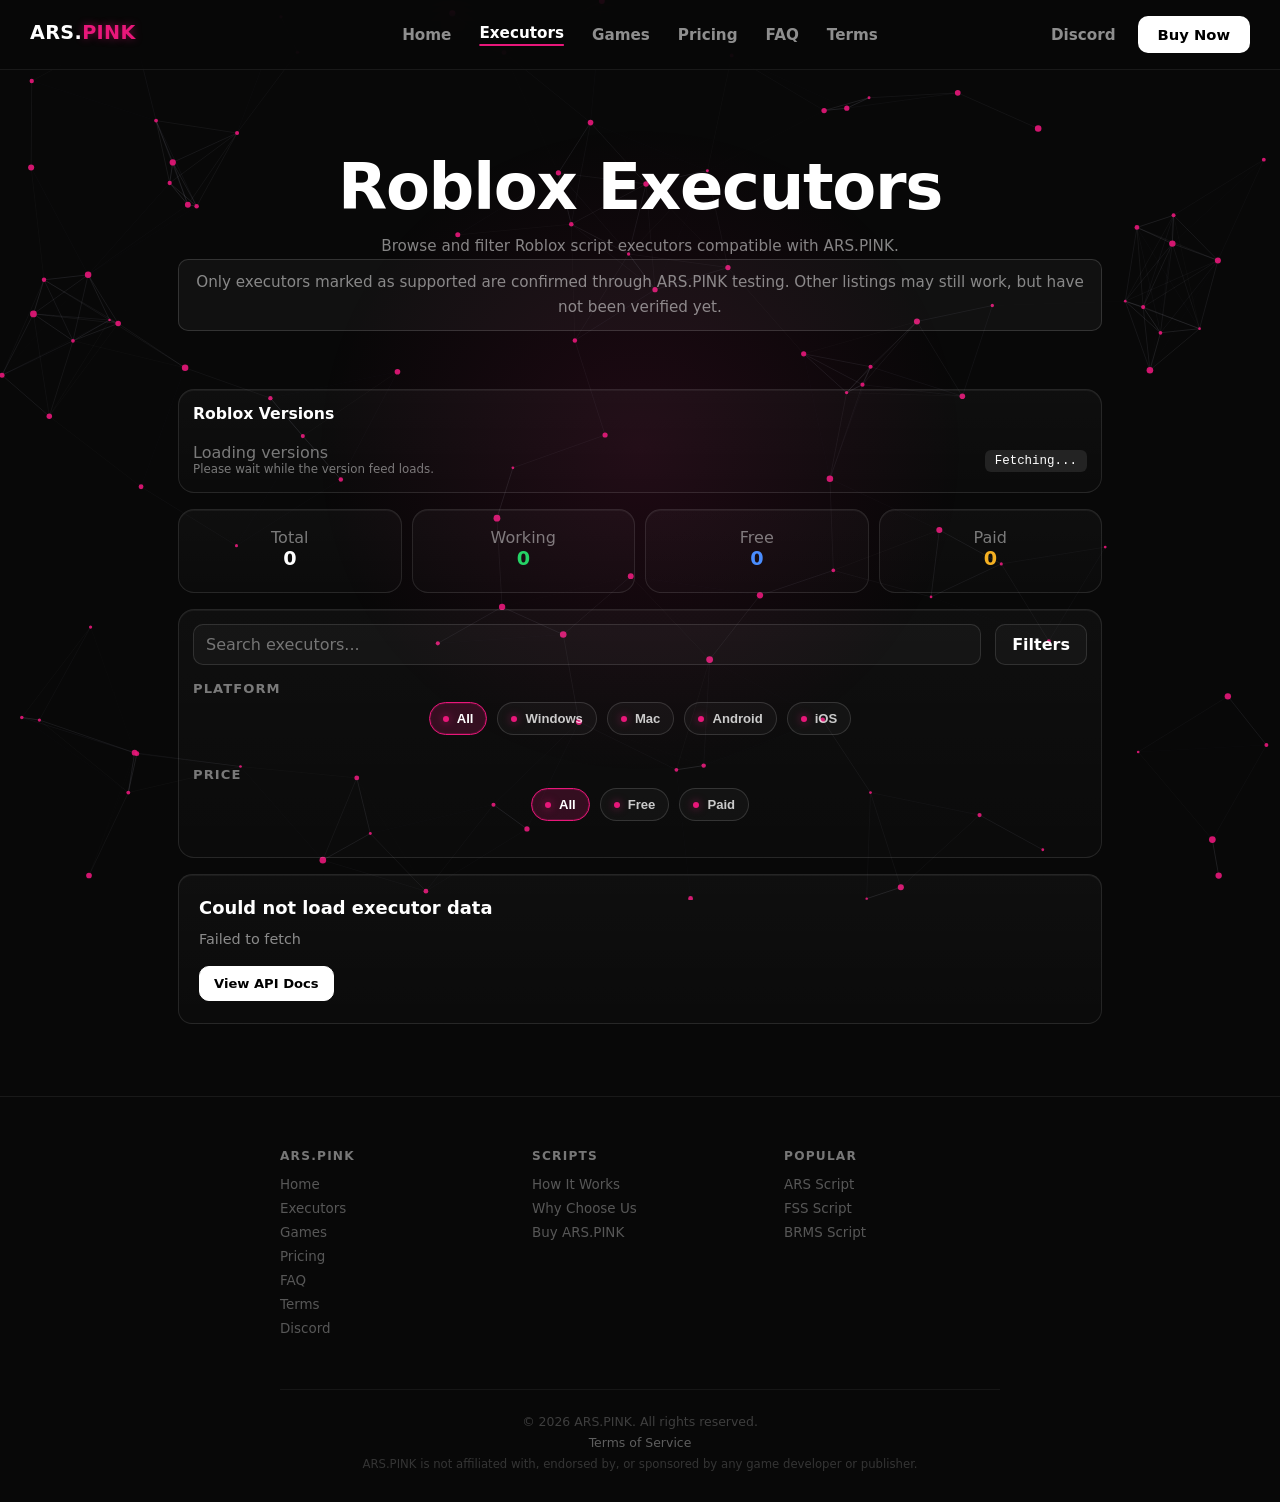
==== executors.html @ 43f6440a "Add files via upload" ====
<!DOCTYPE html>
<html lang="en">
<head>
  <meta charset="UTF-8" />
  <meta name="viewport" content="width=device-width, initial-scale=1.0" />
  <title>ARS.PINK - Executors</title>
  <link rel="stylesheet" href="assets/css/site.css" />
</head>
<body>
<canvas id="pc"></canvas>

<nav>
  <a class="n-logo" href="index.html"><span class="brand-word">ARS.<span class="brand-ping">PINK</span></span></a>

  <div class="n-links">
    <a href="index.html">Home</a>
    <a href="executors.html" class="cur">Executors</a>
    <a href="games.html">Games</a>
    <a href="pricing.html">Pricing</a>
    <a href="faq.html">FAQ</a>
    <a href="tos.html">Terms</a>
  </div>

  <div class="n-right">
    <a class="n-txt" href="https://discord.gg/ANGyh3ftc8" target="_blank">Discord</a>
    <a class="n-buy" href="pricing.html">Buy Now</a>
  </div>
</nav>

<main class="page-wrap exec-shell">
  <section class="policy-hero exec-hero">
    <h1>Roblox Executors</h1>
    <p>Browse and filter Roblox script executors compatible with ARS.PINK.</p>
    <p class="exec-hero-note">Only executors marked as supported are confirmed through ARS.PINK testing. Other listings may still work, but have not been verified yet.</p>
  </section>

  <section class="versions-panel">
    <div class="versions-head">
      <h2>Roblox Versions</h2>
    </div>
    <div class="version-list" id="versionCards">
      <article class="version-item">
        <div>
          <p class="version-label">Loading versions</p>
          <p class="version-date">Please wait while the version feed loads.</p>
        </div>
        <div class="version-tag">Fetching...</div>
      </article>
    </div>
  </section>

  <section class="stat-grid">
    <article class="stat-card">
      <div>
        <p class="stat-label">Total</p>
        <strong id="statTotal">0</strong>
      </div>
    </article>
    <article class="stat-card">
      <div>
        <p class="stat-label">Working</p>
        <strong id="statWorking">0</strong>
      </div>
    </article>
    <article class="stat-card">
      <div>
        <p class="stat-label">Free</p>
        <strong id="statFree">0</strong>
      </div>
    </article>
    <article class="stat-card">
      <div>
        <p class="stat-label">Paid</p>
        <strong id="statPaid">0</strong>
      </div>
    </article>
  </section>

  <section class="exec-toolbar">
    <div class="exec-toolbar-top exec-toolbar-simple">
      <div class="exec-search-wrap">
        <input id="searchExecutors" class="exec-search" type="search" placeholder="Search executors..." />
      </div>
      <button id="toggleFilters" class="exec-filter-toggle" type="button" aria-expanded="false" aria-controls="execFilters">Filters</button>
    </div>

    <div id="execFilters" class="exec-filters-drawer" hidden>
      <div class="exec-filter-group">
        <h3>Platform</h3>
        <div class="policy-nav" id="platformFilters" aria-label="Platform filters">
          <button class="policy-chip is-active" type="button" data-value="All">All</button>
          <button class="policy-chip" type="button" data-value="Windows">Windows</button>
          <button class="policy-chip" type="button" data-value="Mac">Mac</button>
          <button class="policy-chip" type="button" data-value="Android">Android</button>
          <button class="policy-chip" type="button" data-value="iOS">iOS</button>
        </div>
      </div>

      <div class="exec-filter-group">
        <h3>Price</h3>
        <div class="policy-nav" id="priceFilters" aria-label="Price filters">
          <button class="policy-chip is-active" type="button" data-value="All">All</button>
          <button class="policy-chip" type="button" data-value="Free">Free</button>
          <button class="policy-chip" type="button" data-value="Paid">Paid</button>
        </div>
      </div>
    </div>
  </section>

  <section id="executorSections">
    <div class="policy-card">
      <h2>Loading executors</h2>
      <p>Requesting live data from the configured WEAO-compatible API source.</p>
    </div>
  </section>
</main>

<footer>
  <div class="foot-grid">
    <div class="foot-col">
      <h4>ARS.PINK</h4>
      <a href="index.html">Home</a>
      <a href="executors.html">Executors</a>
      <a href="games.html">Games</a>
      <a href="pricing.html">Pricing</a>
      <a href="faq.html">FAQ</a>
      <a href="tos.html">Terms</a>
      <a href="https://discord.gg/ANGyh3ftc8" target="_blank">Discord</a>
    </div>
    <div class="foot-col">
      <h4>Scripts</h4>
      <a href="index.html#how">How It Works</a>
      <a href="index.html#why">Why Choose Us</a>
      <a href="https://ars.pink/ars/buy" target="_blank">Buy ARS.PINK</a>
    </div>
    <div class="foot-col">
      <h4>Popular</h4>
      <a href="index.html">ARS Script</a>
      <a href="index.html">FSS Script</a>
      <a href="index.html">BRMS Script</a>
    </div>
  </div>
  <div class="foot-bottom">
    <span>&copy; 2026 ARS.PINK. All rights reserved.</span>
    <a href="tos.html">Terms of Service</a>
    <p class="foot-disclaimer">ARS.PINK is not affiliated with, endorsed by, or sponsored by any game developer or publisher.</p>
  </div>
</footer>

<script src="assets/js/site.js?v=20260513m1"></script>
<script>
  window.WEAO_API_BASE = "https://whatexpsare.online/api";
</script>
<script src="assets/js/executors.js"></script>
</body>
</html>
---- assets/css/site.css ----
*, *::before, *::after { box-sizing: border-box; margin: 0; padding: 0; }

:root {
  --pink: #e8177a;
  --pink-dim: rgba(232,23,122,0.15);
  --pink-border: rgba(232,23,122,0.35);
  --mx: 50%;
  --my: 50%;
}

html { scroll-behavior: smooth; }

body {
  font-family: "Segoe UI", system-ui, -apple-system, sans-serif;
  background: #080808;
  color: #fff;
  overflow-x: hidden;
}

body::before {
  content: "";
  position: fixed;
  inset: 0;
  pointer-events: none;
  z-index: 0;
  background: radial-gradient(650px circle at var(--mx) var(--my), rgba(232,23,122,0.10) 0%, transparent 50%);
}

#pc {
  position: fixed;
  top: 0;
  left: 0;
  width: 100%;
  height: 100%;
  z-index: 0;
  pointer-events: none;
}

a { color: inherit; text-decoration: none; }
img { display: block; max-width: 100%; }

/* ===== NAV ===== */
nav {
  position: sticky; top: 0; z-index: 999;
  height: 70px;
  display: flex; align-items: center; justify-content: space-between;
  padding: 0 30px;
  background: rgba(8,8,8,0.80);
  backdrop-filter: blur(18px);
  -webkit-backdrop-filter: blur(18px);
  border-bottom: 1px solid rgba(255,255,255,0.07);
}
.n-logo {
  font-size: 1.2rem; font-weight: 800; letter-spacing: 0.01em;
  color: #fff; white-space: nowrap; flex-shrink: 0;
}
.brand-ping {
  display: inline-block;
  color: var(--pink);
  text-shadow: 0 0 8px rgba(232,23,122,0.45);
}
.brand-word {
  display: inline-block;
  transform: translateY(-2px);
  letter-spacing: 0.018em;
}
.n-links {
  display: flex; align-items: center; gap: 0;
  position: absolute; left: 50%; transform: translateX(-50%);
}
.n-links a {
  font-size: 0.95rem; font-weight: 600;
  color: rgba(255,255,255,0.55);
  padding: 8px 14px; border-radius: 8px;
  transition: color 0.15s; white-space: nowrap;
}
.n-links a:hover { color: #fff; }
.n-links a.cur { color: #fff; }
.n-links a.cur::after {
  content: ""; display: block;
  height: 2px; background: var(--pink);
  border-radius: 1px; margin-top: 2px;
}
.n-right { display: flex; align-items: center; gap: 8px; flex-shrink: 0; }
.n-burger {
  display: none;
  width: 36px;
  height: 36px;
  border: 1px solid rgba(255,255,255,0.15);
  border-radius: 9px;
  background: rgba(255,255,255,0.02);
  align-items: center;
  justify-content: center;
  gap: 4px;
  flex-direction: column;
  cursor: pointer;
}
.n-burger span {
  width: 16px;
  height: 2px;
  border-radius: 2px;
  background: rgba(255,255,255,0.9);
  transition: transform 0.18s, opacity 0.18s;
}
body.mobile-nav-open .n-burger span:nth-child(1) { transform: translateY(6px) rotate(45deg); }
body.mobile-nav-open .n-burger span:nth-child(2) { opacity: 0; }
body.mobile-nav-open .n-burger span:nth-child(3) { transform: translateY(-6px) rotate(-45deg); }

.mobile-nav-overlay {
  position: fixed;
  inset: 70px 0 0 0;
  z-index: 998;
  background: rgba(0,0,0,0.55);
  opacity: 0;
  pointer-events: none;
  transition: opacity 0.18s;
}
.mobile-nav-panel {
  position: fixed;
  top: 70px;
  right: 0;
  bottom: 0;
  width: min(320px, 86vw);
  z-index: 999;
  border-left: 1px solid rgba(255,255,255,0.12);
  background: rgba(10,10,10,0.96);
  backdrop-filter: blur(12px);
  -webkit-backdrop-filter: blur(12px);
  transform: translateX(102%);
  transition: transform 0.2s ease;
}
.mobile-nav-inner {
  display: grid;
  gap: 14px;
  padding: 16px;
}
.mobile-nav-links,
.mobile-nav-actions {
  display: grid;
  gap: 6px;
}
.mobile-nav-links a,
.mobile-nav-actions a {
  border: 1px solid rgba(255,255,255,0.1);
  border-radius: 10px;
  padding: 10px 12px;
  font-size: 0.9rem;
  color: rgba(255,255,255,0.9);
  background: rgba(255,255,255,0.02);
}
.mobile-nav-links a.cur {
  border-color: var(--pink-border);
  background: rgba(232,23,122,0.1);
}
.mobile-nav-actions .n-buy {
  background: #fff;
  color: #000;
  font-weight: 800;
  margin-left: 0;
}
body.mobile-nav-open {
  overflow: hidden;
}
body.mobile-nav-open .mobile-nav-overlay {
  opacity: 1;
  pointer-events: auto;
}
body.mobile-nav-open .mobile-nav-panel {
  transform: translateX(0);
}
.n-icon {
  width: 32px; height: 32px; border-radius: 7px;
  border: 1px solid rgba(255,255,255,0.11);
  display: flex; align-items: center; justify-content: center;
  color: rgba(255,255,255,0.5); cursor: pointer;
  transition: border-color 0.15s, color 0.15s;
}
.n-icon:hover { border-color: rgba(255,255,255,0.28); color: #fff; }
.n-icon svg { width: 14px; height: 14px; stroke: currentColor; fill: none; stroke-width: 2; stroke-linecap: round; stroke-linejoin: round; }
.n-txt {
  font-size: 0.95rem; font-weight: 600;
  color: rgba(255,255,255,0.55); padding: 0 10px;
  transition: color 0.15s;
}
.n-txt:hover { color: #fff; }
.n-login {
  display: flex; align-items: center; gap: 5px;
  font-size: 0.875rem; font-weight: 500;
  color: rgba(255,255,255,0.55); padding: 0 8px;
  transition: color 0.15s;
}
.n-login:hover { color: #fff; }
.n-login svg { width: 13px; height: 13px; stroke: currentColor; fill: none; stroke-width: 2; stroke-linecap: round; stroke-linejoin: round; }
.n-buy {
  padding: 10px 20px; background: #fff; color: #000;
  font-size: 0.92rem; font-weight: 800; border-radius: 10px;
  margin-left: 4px; transition: background 0.15s, color 0.15s;
}
.n-buy:hover { background: var(--pink); color: #fff; }

/* ===== HERO ===== */
.hero {
  position: relative; z-index: 1;
  min-height: calc(100vh - 70px);
  display: flex; flex-direction: column;
  align-items: center; justify-content: center;
  text-align: center; padding: 80px 24px 100px;
}
.hero h1 {
  font-size: clamp(2.6rem, 7vw, 5.2rem);
  font-weight: 800; letter-spacing: -0.03em;
  line-height: 1.07; max-width: 820px; margin-bottom: 20px;
}
.hero p {
  color: rgba(255,255,255,0.52);
  font-size: clamp(0.9rem, 1.8vw, 1.1rem);
  max-width: 500px; line-height: 1.7; margin-bottom: 38px;
}
.hero-btns { display: flex; gap: 10px; flex-wrap: wrap; justify-content: center; }
.btn-wh {
  padding: 11px 26px; background: #fff; color: #000;
  font-size: 0.9rem; font-weight: 700; border-radius: 999px;
  transition: background 0.15s, color 0.15s, box-shadow 0.2s;
}
.btn-wh:hover { background: var(--pink); color: #fff; box-shadow: 0 0 22px rgba(232,23,122,0.5); }
.btn-dk {
  padding: 11px 26px; background: transparent; color: rgba(255,255,255,0.8);
  font-size: 0.9rem; font-weight: 600; border-radius: 999px;
  border: 1px solid rgba(255,255,255,0.18);
  transition: border-color 0.15s, color 0.15s;
}
.btn-dk:hover { border-color: rgba(255,255,255,0.45); color: #fff; }

/* ===== SECTION BASE ===== */
.sec {
  position: relative; z-index: 1;
  padding: 96px 28px;
  border-top: 1px solid rgba(255,255,255,0.06);
}
.sec-head { text-align: center; margin-bottom: 52px; }
.sec-head h2 {
  font-size: clamp(1.5rem, 3.5vw, 2.2rem);
  font-weight: 700; letter-spacing: -0.02em;
}
.sec-head p { color: rgba(255,255,255,0.42); margin-top: 9px; font-size: 0.95rem; }

/* ===== WHY CARDS ===== */
.why-row {
  display: grid; grid-template-columns: repeat(4,1fr);
  max-width: 1080px; margin: 0 auto;
  border: 1px solid rgba(255,255,255,0.09);
  border-radius: 14px; overflow: hidden;
}
.why-card {
  padding: 34px 26px;
  border-right: 1px solid rgba(255,255,255,0.09);
  transition: background 0.2s;
}
.why-card:last-child { border-right: none; }
.why-card:hover { background: rgba(255,255,255,0.025); }
.why-ic {
  width: 36px; height: 36px; margin-bottom: 16px;
  color: rgba(255,255,255,0.65);
}
.why-ic svg { width: 100%; height: 100%; stroke: currentColor; fill: none; stroke-width: 1.6; stroke-linecap: round; stroke-linejoin: round; }
.why-card h3 { font-size: 0.95rem; font-weight: 700; margin-bottom: 9px; }
.why-card p { font-size: 0.84rem; color: rgba(255,255,255,0.42); line-height: 1.65; }

/* ===== HOW IT WORKS ===== */
.how-grid {
  display: grid; grid-template-columns: repeat(3,1fr);
  gap: 20px; max-width: 860px; margin: 0 auto 48px;
}
.how-card {
  border: 1px solid rgba(255,255,255,0.09);
  border-radius: 14px; padding: 30px 24px;
  transition: border-color 0.2s, background 0.2s;
}
.how-card:hover { border-color: var(--pink-border); background: var(--pink-dim); }
.how-ic {
  width: 44px; height: 44px; border-radius: 11px;
  background: rgba(232,23,122,0.1);
  border: 1px solid var(--pink-border);
  display: flex; align-items: center; justify-content: center;
  margin-bottom: 18px;
  color: var(--pink);
}
.how-ic svg { width: 20px; height: 20px; stroke: currentColor; fill: none; stroke-width: 1.75; stroke-linecap: round; stroke-linejoin: round; }
.how-card h3 { font-size: 0.95rem; font-weight: 700; margin-bottom: 8px; }
.how-card p { font-size: 0.84rem; color: rgba(255,255,255,0.42); line-height: 1.65; }
.how-cta { text-align: center; }
.how-cta a {
  display: inline-flex; align-items: center; gap: 6px;
  font-size: 0.9rem; font-weight: 600; color: rgba(255,255,255,0.75);
  border-bottom: 1px solid rgba(255,255,255,0.2);
  padding-bottom: 2px;
  transition: color 0.15s, border-color 0.15s;
}
.how-cta a:hover { color: var(--pink); border-color: var(--pink); }
.how-cta a svg { width: 14px; height: 14px; stroke: currentColor; fill: none; stroke-width: 2; stroke-linecap: round; stroke-linejoin: round; }

/* ===== TEAM ===== */
.team-grid {
  display: flex; gap: 20px; justify-content: center;
  flex-wrap: wrap; max-width: 700px; margin: 64px auto 0;
}
.team-card {
  flex: 1; min-width: 240px; max-width: 300px;
  border: 1px solid rgba(255,255,255,0.09);
  border-radius: 16px; padding: 32px 28px;
  display: flex; flex-direction: column; align-items: center;
  gap: 12px; text-align: center;
  transition: border-color 0.2s;
}
.team-card:hover { border-color: var(--pink-border); }
.team-avatar {
  width: 80px; height: 80px; border-radius: 50%;
  background: linear-gradient(135deg, var(--pink) 0%, #7c1aff 100%);
  display: flex; align-items: center; justify-content: center;
  font-size: 1.8rem; font-weight: 800; color: #fff;
  flex-shrink: 0;
}
.team-avatar.has-image {
  background-size: cover;
  background-position: center;
  color: transparent;
}
.team-name { font-size: 1rem; font-weight: 700; }
.team-role { font-size: 0.8rem; color: rgba(255,255,255,0.42); }
.team-links { display: flex; gap: 8px; margin-top: 4px; }
.team-links a {
  width: 30px; height: 30px; border-radius: 7px;
  border: 1px solid rgba(255,255,255,0.12);
  display: flex; align-items: center; justify-content: center;
  color: rgba(255,255,255,0.5);
  transition: border-color 0.15s, color 0.15s;
}
.team-links a:hover { border-color: var(--pink); color: var(--pink); }
.team-links svg { width: 13px; height: 13px; stroke: currentColor; fill: none; stroke-width: 2; stroke-linecap: round; stroke-linejoin: round; }
.team-links .js-team-discord {
  width: auto;
  min-width: 82px;
  height: 32px;
  padding: 0 12px;
  border-radius: 999px;
  font-size: 0.76rem;
  font-weight: 700;
}
.team-link-label {
  letter-spacing: 0.01em;
}

/* ===== POLICY PAGES ===== */
.page-wrap {
  position: relative;
  z-index: 1;
  max-width: 980px;
  margin: 0 auto;
  padding: 56px 28px 72px;
}
.policy-hero {
  text-align: center;
  margin-bottom: 34px;
}
.policy-hero h1 {
  font-size: clamp(2rem, 5vw, 3rem);
  letter-spacing: -0.02em;
  margin-bottom: 10px;
}
.policy-hero p {
  color: rgba(255,255,255,0.5);
  max-width: 720px;
  margin: 0 auto;
  line-height: 1.65;
}
.policy-sections {
  display: grid;
  gap: 16px;
}
.policy-nav {
  display: flex;
  flex-wrap: wrap;
  gap: 10px;
  justify-content: center;
  margin: 0 auto 22px;
  max-width: 860px;
}
.policy-chip {
  display: inline-flex;
  align-items: center;
  gap: 8px;
  border: 1px solid rgba(255,255,255,0.14);
  background: rgba(255,255,255,0.03);
  color: rgba(255,255,255,0.78);
  border-radius: 999px;
  padding: 8px 13px;
  font-size: 0.82rem;
  font-weight: 600;
  transition: border-color 0.2s, color 0.2s, background 0.2s, transform 0.2s;
}
.policy-chip::before {
  content: "";
  width: 6px;
  height: 6px;
  border-radius: 50%;
  background: var(--pink);
  box-shadow: 0 0 8px rgba(232,23,122,0.6);
}
.policy-chip:hover {
  border-color: var(--pink-border);
  color: #fff;
  background: var(--pink-dim);
  transform: translateY(-1px);
}
.policy-chip.is-active {
  border-color: var(--pink);
  background: rgba(232,23,122,0.18);
  color: #fff;
  box-shadow: 0 0 0 1px rgba(232,23,122,0.2) inset;
}
.terms-nav {
  max-width: 920px;
  justify-content: flex-start;
  flex-wrap: nowrap;
  overflow-x: auto;
  gap: 6px;
  padding: 6px;
  border-radius: 14px;
  border: 1px solid rgba(255,255,255,0.1);
  background: linear-gradient(180deg, rgba(255,255,255,0.025) 0%, rgba(255,255,255,0.012) 100%);
  box-shadow: inset 0 1px 0 rgba(255,255,255,0.04);
}
.terms-nav .policy-chip {
  flex: 0 0 auto;
  border-radius: 10px;
  border-color: transparent;
  background: transparent;
  padding: 9px 14px;
  color: rgba(255,255,255,0.72);
}
.terms-nav .policy-chip::before {
  display: none;
}
.terms-nav .policy-chip:hover {
  transform: none;
  border-color: rgba(255,255,255,0.14);
  background: rgba(255,255,255,0.05);
}
.terms-nav .policy-chip.is-active {
  border-color: var(--pink-border);
  background: rgba(232,23,122,0.2);
}
.policy-card {
  border: 1px solid rgba(255,255,255,0.1);
  border-radius: 14px;
  background: linear-gradient(180deg, rgba(255,255,255,0.03) 0%, rgba(255,255,255,0.015) 100%);
  padding: 22px 20px;
  box-shadow: inset 0 1px 0 rgba(255,255,255,0.05);
  transition: border-color 0.2s, background 0.2s;
}
.policy-card:hover {
  border-color: var(--pink-border);
  background: linear-gradient(180deg, rgba(232,23,122,0.08) 0%, rgba(255,255,255,0.015) 100%);
}
.policy-card h2 {
  font-size: 1.12rem;
  margin-bottom: 10px;
}
.policy-card h3 {
  font-size: 0.94rem;
  color: rgba(255,255,255,0.9);
  margin: 16px 0 6px;
}
.policy-card p,
.policy-card li {
  color: rgba(255,255,255,0.52);
  line-height: 1.65;
  font-size: 0.9rem;
}
.policy-actions {
  margin-top: 14px;
  display: flex;
  flex-wrap: wrap;
  gap: 10px;
}
.policy-btn {
  display: inline-flex;
  align-items: center;
  justify-content: center;
  min-width: 130px;
  padding: 9px 14px;
  border-radius: 10px;
  font-size: 0.82rem;
  font-weight: 700;
  border: 1px solid rgba(255,255,255,0.16);
  transition: border-color 0.2s, color 0.2s, background 0.2s;
}
.policy-btn-primary {
  background: #fff;
  color: #000;
  border-color: #fff;
}
.policy-btn-primary:hover {
  background: var(--pink);
  color: #fff;
  border-color: var(--pink);
}
.policy-btn-ghost {
  background: transparent;
  color: rgba(255,255,255,0.72);
}
.policy-btn-ghost:hover {
  border-color: var(--pink-border);
  color: #fff;
  background: var(--pink-dim);
}
.policy-card ul {
  list-style: none;
  display: grid;
  gap: 7px;
}
.policy-card ul li::before {
  content: "- ";
  color: var(--pink);
}
.faq-item + .faq-item {
  margin-top: 16px;
  padding-top: 16px;
  border-top: 1px solid rgba(255,255,255,0.08);
}
.faq-item h3 {
  display: flex;
  align-items: center;
  gap: 8px;
}
.faq-item h3::before {
  content: "";
  width: 7px;
  height: 7px;
  border-radius: 2px;
  background: var(--pink);
  box-shadow: 0 0 10px rgba(232,23,122,0.65);
}
.last-updated {
  margin-top: 16px;
  color: rgba(255,255,255,0.35);
  font-size: 0.82rem;
}

.faq-shell {
  display: grid;
  gap: 16px;
}
.faq-hero {
  margin-bottom: 8px;
}
.faq-hero-note {
  margin-top: 12px;
  padding: 10px 12px;
  max-width: 780px;
  border-radius: 10px;
  border: 1px solid rgba(255,255,255,0.14);
  background: rgba(255,255,255,0.04);
  color: rgba(255,255,255,0.82);
  font-size: 0.84rem;
}
.faq-layout {
  display: grid;
  grid-template-columns: 240px minmax(0, 1fr);
  gap: 14px;
  align-items: start;
}
.faq-toc {
  position: sticky;
  top: 74px;
  display: grid;
  gap: 8px;
  padding: 16px;
}
.faq-toc h2 {
  margin-bottom: 4px;
  font-size: 0.98rem;
}
.faq-toc a {
  border-radius: 9px;
  border: 1px solid rgba(255,255,255,0.1);
  background: rgba(255,255,255,0.02);
  color: rgba(255,255,255,0.72);
  padding: 8px 10px;
  font-size: 0.83rem;
  font-weight: 600;
  transition: border-color 0.2s, color 0.2s, background 0.2s;
}
.faq-toc a:hover {
  border-color: var(--pink-border);
  background: var(--pink-dim);
  color: #fff;
}
.faq-main {
  gap: 12px;
}
.faq-block {
  padding: 16px;
}
.faq-block h2 {
  margin-bottom: 8px;
}
.faq-qa {
  border-top: 1px solid rgba(255,255,255,0.08);
  padding: 11px 0;
}
.faq-qa:first-of-type {
  border-top: none;
  padding-top: 4px;
}
.faq-qa summary {
  cursor: pointer;
  color: rgba(255,255,255,0.94);
  font-size: 0.9rem;
  font-weight: 700;
  list-style: none;
  display: flex;
  align-items: center;
  gap: 9px;
}
.faq-qa summary::-webkit-details-marker {
  display: none;
}
.faq-qa summary::before {
  content: "+";
  width: 16px;
  color: var(--pink);
  font-size: 1rem;
  line-height: 1;
  text-align: center;
  flex-shrink: 0;
}
.faq-qa[open] summary::before {
  content: "-";
}
.faq-qa p {
  margin: 8px 0 0 25px;
}
.faq-support {
  background: linear-gradient(180deg, rgba(232,23,122,0.1) 0%, rgba(255,255,255,0.015) 100%);
}

/* ===== PRICING PAGE ===== */
.pricing-shell {
  display: grid;
  gap: 16px;
}
.pricing-hero {
  margin-bottom: 6px;
}
.pricing-grid {
  display: grid;
  grid-template-columns: repeat(2, minmax(0, 1fr));
  gap: 12px;
}
.pricing-pill-row {
  margin-top: 14px;
  display: flex;
  flex-wrap: wrap;
  justify-content: center;
  gap: 8px;
}
.pricing-pill {
  display: inline-flex;
  align-items: center;
  justify-content: center;
  border-radius: 999px;
  border: 1px solid rgba(255,255,255,0.15);
  background: rgba(255,255,255,0.04);
  color: rgba(255,255,255,0.86);
  padding: 7px 12px;
  font-size: 0.78rem;
  font-weight: 700;
}
.price-card {
  border: 1px solid rgba(255,255,255,0.1);
  border-radius: 16px;
  background: linear-gradient(180deg, rgba(255,255,255,0.03) 0%, rgba(255,255,255,0.015) 100%);
  box-shadow: inset 0 1px 0 rgba(255,255,255,0.05);
  padding: 18px;
  display: grid;
  gap: 12px;
  position: relative;
  overflow: hidden;
}
.price-card::after {
  content: "";
  position: absolute;
  inset: auto -40% -65% -40%;
  height: 140px;
  background: radial-gradient(60% 70% at 50% 0%, rgba(232,23,122,0.18), transparent 70%);
  pointer-events: none;
}
.price-card:hover {
  border-color: var(--pink-border);
}
.price-card.is-featured {
  border-color: rgba(232,23,122,0.46);
  box-shadow: inset 0 1px 0 rgba(255,255,255,0.07), 0 0 0 1px rgba(232,23,122,0.22);
}
.price-card-top {
  display: flex;
  align-items: flex-start;
  justify-content: space-between;
  gap: 10px;
}
.price-title {
  font-size: 1rem;
  font-weight: 700;
}
.price-sub {
  font-size: 0.8rem;
  color: rgba(255,255,255,0.45);
  margin-top: 4px;
}
.price-badge {
  border: 1px solid var(--pink-border);
  background: var(--pink-dim);
  color: #fff;
  border-radius: 999px;
  padding: 4px 9px;
  font-size: 0.68rem;
  font-weight: 700;
  white-space: nowrap;
}
.price-amount {
  display: flex;
  align-items: baseline;
  gap: 6px;
}
.price-amount strong {
  font-size: clamp(1.7rem, 3.1vw, 2.4rem);
  line-height: 1;
  letter-spacing: -0.02em;
}
.price-amount span {
  color: rgba(255,255,255,0.5);
  font-size: 0.86rem;
}
.price-list {
  list-style: none;
  display: grid;
  gap: 7px;
}
.price-list li {
  position: relative;
  padding-left: 14px;
  color: rgba(255,255,255,0.72);
  font-size: 0.84rem;
  line-height: 1.5;
}
.price-list li::before {
  content: "";
  position: absolute;
  left: 0;
  top: 0.53em;
  width: 6px;
  height: 6px;
  border-radius: 999px;
  background: var(--pink);
  box-shadow: 0 0 8px rgba(232,23,122,0.55);
}
.price-actions {
  display: grid;
  gap: 8px;
  margin-top: 4px;
}
.price-meta {
  margin-top: 4px;
  font-size: 0.75rem;
  color: rgba(255,255,255,0.45);
}
.pricing-faq {
  margin-top: 2px;
}
.pricing-note {
  border: 1px solid rgba(255,255,255,0.1);
  border-radius: 14px;
  background: linear-gradient(180deg, rgba(255,255,255,0.03) 0%, rgba(255,255,255,0.015) 100%);
  padding: 14px 16px;
  color: rgba(255,255,255,0.66);
  font-size: 0.85rem;
  line-height: 1.6;
}
.pricing-footnote {
  margin-top: -6px;
  text-align: center;
  color: rgba(255,255,255,0.42);
  font-size: 0.74rem;
  line-height: 1.5;
}

/* ===== GAMES PAGE ===== */
.games-shell {
  display: grid;
  gap: 14px;
}
.games-top {
  text-align: center;
  margin-bottom: 2px;
}
.games-chip {
  display: inline-flex;
  align-items: center;
  border: 1px solid rgba(255,255,255,0.14);
  background: rgba(255,255,255,0.05);
  color: rgba(255,255,255,0.9);
  border-radius: 999px;
  padding: 4px 10px;
  font-size: 0.7rem;
  font-weight: 700;
  letter-spacing: 0.04em;
  text-transform: uppercase;
}
.games-top h1 {
  margin-top: 10px;
  margin-bottom: 7px;
}
.games-sub {
  max-width: 720px;
  margin: 0 auto;
  color: rgba(255,255,255,0.56);
  font-size: 0.84rem;
}
.games-search-wrap {
  max-width: 540px;
  margin: 14px auto 0;
}
.games-search {
  width: 100%;
  height: 40px;
  border: 1px solid rgba(255,255,255,0.14);
  border-radius: 10px;
  background: rgba(0,0,0,0.33);
  color: #fff;
  padding: 0 12px;
  font-size: 0.82rem;
}
.games-search::placeholder {
  color: rgba(255,255,255,0.34);
}
.games-search:focus {
  outline: none;
  border-color: var(--pink-border);
  box-shadow: 0 0 0 1px rgba(232,23,122,0.35);
}
.games-stats {
  margin: 10px auto 0;
  max-width: 540px;
  display: grid;
  grid-template-columns: repeat(2, minmax(0, 1fr));
  gap: 8px;
}
.games-stat-card {
  border: 1px solid rgba(255,255,255,0.1);
  border-radius: 12px;
  background: rgba(255,255,255,0.03);
  padding: 11px;
}
.games-stat-card strong {
  display: block;
  font-size: 1.12rem;
}
.games-stat-card span {
  color: rgba(255,255,255,0.5);
  font-size: 0.73rem;
}
.games-toolbar {
  border: 1px solid rgba(255,255,255,0.09);
  border-radius: 12px;
  background: rgba(255,255,255,0.02);
  padding: 9px 12px;
  display: flex;
  align-items: center;
  justify-content: space-between;
  gap: 10px;
  font-size: 0.74rem;
  color: rgba(255,255,255,0.62);
}
.games-toolbar-right {
  display: flex;
  align-items: center;
  gap: 6px;
}
.games-toolbar-link {
  display: inline-flex;
  align-items: center;
  justify-content: center;
  border: 1px solid rgba(255,255,255,0.12);
  border-radius: 8px;
  background: rgba(255,255,255,0.03);
  color: rgba(255,255,255,0.84);
  font-size: 0.72rem;
  padding: 6px 9px;
}
.games-toolbar-link:hover {
  border-color: rgba(255,255,255,0.24);
}
.games-grid-wrap h2 {
  margin: 2px 0 10px;
  font-size: 1.05rem;
}
.games-grid {
  display: grid;
  grid-template-columns: repeat(3, minmax(0, 1fr));
  gap: 10px;
}
.game-card {
  border: 1px solid rgba(255,255,255,0.12);
  border-radius: 12px;
  overflow: hidden;
  background: rgba(255,255,255,0.02);
}
.game-card-media {
  position: relative;
  aspect-ratio: 16 / 9;
  background: linear-gradient(135deg, rgba(25,35,65,0.8) 0%, rgba(45,20,40,0.8) 100%);
}
.game-card-image {
  width: 100%;
  height: 100%;
  object-fit: cover;
  display: block;
}
.game-card-fallback {
  position: absolute;
  inset: 0;
  display: none;
  align-items: center;
  justify-content: center;
  font-size: 2.1rem;
  font-weight: 800;
  color: rgba(255,255,255,0.86);
  background: linear-gradient(140deg, rgba(28,25,51,0.88) 0%, rgba(49,18,36,0.88) 100%);
}
.game-card.has-error .game-card-image {
  display: none;
}
.game-card.has-error .game-card-fallback {
  display: flex;
}
.game-card-body {
  padding: 10px;
}
.game-card-body h3 {
  font-size: 0.9rem;
  margin-bottom: 8px;
}
.game-card-actions {
  display: block;
}
.game-card-btn {
  display: inline-flex;
  align-items: center;
  justify-content: center;
  border: 1px solid rgba(255,255,255,0.16);
  border-radius: 9px;
  min-height: 30px;
  color: rgba(255,255,255,0.9);
  width: 100%;
  font-size: 0.72rem;
  font-weight: 700;
  background: rgba(255,255,255,0.03);
  transition: border-color 0.15s, background 0.15s;
}
.game-card-btn:hover {
  border-color: rgba(255,255,255,0.32);
  background: rgba(255,255,255,0.08);
}
.game-card-btn.is-disabled {
  pointer-events: none;
  opacity: 0.42;
}
body.games-compact .games-grid {
  gap: 8px;
}
body.games-compact .game-card-body {
  padding: 8px;
}
body.games-compact .game-card-body h3 {
  font-size: 0.82rem;
  margin-bottom: 6px;
}

/* ===== EXECUTORS PAGE ===== */
.exec-shell {
  display: grid;
  gap: 16px;
}
.versions-panel,
.stat-grid {
  display: grid;
  gap: 10px;
}
.stat-grid {
  grid-template-columns: repeat(4, minmax(0, 1fr));
}
.exec-hero {
  padding-top: 24px;
  padding-bottom: 8px;
}
.exec-hero h1 {
  font-size: clamp(2.8rem, 6vw, 4rem);
  margin-bottom: 10px;
}
.exec-hero p {
  max-width: none;
  font-size: 0.95rem;
}
.exec-hero-note {
  margin: 10px auto 0;
  max-width: 760px;
  padding: 10px 12px;
  border-radius: 10px;
  border: 1px solid rgba(255,255,255,0.14);
  background: rgba(255,255,255,0.04);
  color: rgba(255,255,255,0.84);
  font-size: 0.82rem;
  line-height: 1.5;
}
.versions-panel,
.stat-card,
.exec-toolbar,
.exec-group {
  border: 1px solid rgba(255,255,255,0.1);
  border-radius: 16px;
  background: linear-gradient(180deg, rgba(255,255,255,0.03) 0%, rgba(255,255,255,0.015) 100%);
  box-shadow: inset 0 1px 0 rgba(255,255,255,0.05);
}
.versions-panel,
.stat-card {
  padding: 14px;
}
.versions-head {
  margin-bottom: 10px;
}
.versions-head h2 {
  font-size: 0.98rem;
}
.version-list {
  display: grid;
  gap: 10px;
}
.version-item {
  display: flex;
  align-items: center;
  justify-content: space-between;
  gap: 14px;
}
.version-tag {
  padding: 4px 10px;
  border-radius: 6px;
  background: rgba(255,255,255,0.09);
  color: #fff;
  font-size: 0.78rem;
  font-family: Consolas, Monaco, monospace;
}
.version-label,
.stat-label,
.exec-sub,
.version-date,
.exec-detail-label,
.exec-group-head span,
.exec-empty,
.exec-metric span {
  color: rgba(255,255,255,0.45);
}
.stat-card strong {
  font-size: 0.95rem;
  font-weight: 700;
}
.version-date {
  font-size: 0.74rem;
  line-height: 1.35;
}
.stat-card {
  display: flex;
  align-items: center;
  justify-content: center;
  gap: 8px;
  min-height: 84px;
  text-align: center;
}
.stat-card strong {
  display: block;
  font-size: 1.2rem;
  letter-spacing: -0.03em;
  margin-bottom: 4px;
}
.stat-card:nth-child(2) strong {
  color: #25d366;
}
.stat-card:nth-child(3) strong {
  color: #4a8dff;
}
.stat-card:nth-child(4) strong {
  color: #f4b022;
}
.exec-toolbar {
  padding: 14px;
  display: grid;
  gap: 10px;
}
.exec-toolbar-top {
  display: flex;
  align-items: center;
  justify-content: space-between;
  gap: 14px;
  flex-wrap: wrap;
}
.exec-toolbar-simple {
  flex-wrap: nowrap;
}
.exec-toolbar-top h2 {
  font-size: 1rem;
}
.exec-toolbar-top p {
  color: rgba(255,255,255,0.48);
  font-size: 0.84rem;
}
.exec-search-wrap {
  flex: 1;
}
.exec-search {
  width: 100%;
  border-radius: 10px;
  border: 1px solid rgba(255,255,255,0.12);
  background: rgba(255,255,255,0.03);
  color: #fff;
  padding: 10px 12px;
  font: inherit;
  outline: none;
}
.exec-search:focus {
  border-color: var(--pink);
  box-shadow: 0 0 0 3px rgba(232,23,122,0.12);
}
.exec-filter-toggle {
  padding: 10px 16px;
  border-radius: 10px;
  border: 1px solid rgba(255,255,255,0.12);
  background: rgba(255,255,255,0.03);
  color: #fff;
  font: inherit;
  font-weight: 700;
  cursor: pointer;
}
.exec-filters-drawer {
  display: grid;
  gap: 10px;
  padding-top: 6px;
}
.exec-filter-group {
  display: grid;
  gap: 6px;
}
.exec-filter-group h3 {
  font-size: 0.82rem;
  letter-spacing: 0.08em;
  text-transform: uppercase;
  color: rgba(255,255,255,0.45);
}
.exec-group {
  padding: 14px;
}
.exec-group-head {
  display: flex;
  align-items: center;
  justify-content: space-between;
  gap: 12px;
  margin-bottom: 10px;
}
.exec-group-head h2 {
  font-size: 1.02rem;
}
.exec-grid {
  display: grid;
  grid-template-columns: 1fr;
  gap: 10px;
}
.exec-item {
  border: 1px solid rgba(255,255,255,0.08);
  border-radius: 12px;
  background: rgba(0,0,0,0.28);
  overflow: hidden;
  position: relative;
}
.exec-item::before {
  content: "";
  position: absolute;
  left: 0;
  top: 0;
  bottom: 0;
  width: 4px;
  background: #ef5350;
}
.exec-item-success::before {
  background: #25d366;
}
.exec-item-danger::before {
  background: #ef5350;
}
.exec-summary {
  list-style: none;
  cursor: pointer;
  display: flex;
  align-items: center;
  justify-content: space-between;
  gap: 16px;
  padding: 12px 16px;
}
.exec-summary::-webkit-details-marker {
  display: none;
}
.exec-left {
  min-width: 0;
  flex: 1;
}
.exec-title-row {
  display: flex;
  align-items: center;
  gap: 10px;
  min-width: 0;
}
.exec-title-row h3 {
  font-size: 0.94rem;
  margin: 0;
  line-height: 1.2;
  white-space: nowrap;
}
.exec-sub {
  font-size: 0.78rem;
  margin-top: 6px;
}
.exec-badges {
  display: flex;
  flex-wrap: wrap;
  gap: 5px;
  min-width: 0;
}
.exec-badge {
  display: inline-flex;
  align-items: center;
  justify-content: center;
  padding: 3px 7px;
  border-radius: 999px;
  font-size: 0.66rem;
  font-weight: 700;
  border: 1px solid rgba(255,255,255,0.12);
  line-height: 1.2;
}
.exec-badge-success {
  background: rgba(41,181,110,0.16);
  color: #b9ffd8;
  border-color: rgba(41,181,110,0.25);
}
.exec-badge-warn {
  background: rgba(255,195,76,0.12);
  color: #ffe0a3;
  border-color: rgba(255,195,76,0.2);
}
.exec-badge-danger {
  background: rgba(255,85,115,0.12);
  color: #ffc1cc;
  border-color: rgba(255,85,115,0.2);
}
.exec-badge-muted {
  background: rgba(255,255,255,0.05);
  color: rgba(255,255,255,0.72);
}
.exec-right {
  display: flex;
  align-items: center;
  gap: 12px;
  flex-shrink: 0;
}
.exec-status {
  display: inline-flex;
  align-items: center;
  justify-content: center;
  min-width: 98px;
  padding: 6px 12px;
  border-radius: 999px;
  font-size: 0.74rem;
  font-weight: 700;
  line-height: 1;
}
.exec-status-success {
  background: #25d366;
  color: #fff;
  border: 1px solid #25d366;
}
.exec-status-danger {
  background: #ef5350;
  color: #fff;
}
.exec-progress-wrap {
  display: flex;
  align-items: center;
  gap: 8px;
}
.exec-progress-label {
  font-size: 0.76rem;
  color: rgba(255,255,255,0.52);
  white-space: nowrap;
}
.exec-progress-track {
  width: 80px;
  height: 6px;
  border-radius: 999px;
  background: rgba(255,255,255,0.06);
  overflow: hidden;
}
.exec-progress-bar {
  display: block;
  height: 100%;
  border-radius: inherit;
}
.exec-progress-bar-success {
  background: #25d366;
}
.exec-progress-bar-warn {
  background: #f4c430;
}
.exec-progress-bar-danger {
  background: #ef5350;
}
.exec-progress-value {
  font-size: 0.76rem;
  font-weight: 700;
}
.exec-progress-value-success {
  color: #25d366;
}
.exec-progress-value-warn {
  color: #f4c430;
}
.exec-progress-value-danger {
  color: #ef5350;
}
.exec-panel {
  display: grid;
  gap: 8px;
  padding: 0 16px 14px;
  border-top: 1px solid rgba(255,255,255,0.06);
}
.exec-advisory {
  margin-top: 10px;
  border: 1px solid rgba(59,130,246,0.35);
  background: rgba(18,31,53,0.72);
  color: rgba(255,255,255,0.88);
  border-radius: 8px;
  padding: 10px 12px;
  font-size: 0.8rem;
  line-height: 1.4;
}
.exec-facts-grid {
  display: grid;
  grid-template-columns: repeat(2, minmax(0, 1fr));
  gap: 10px 18px;
  padding-top: 4px;
}
.exec-fact {
  display: flex;
  align-items: center;
  gap: 8px;
  min-height: 22px;
}
.exec-fact-label {
  font-size: 0.8rem;
  color: rgba(255,255,255,0.58);
}
.exec-fact-value {
  font-size: 0.86rem;
  color: #fff;
}
.exec-fact-value.is-yes {
  color: #25d366;
}
.exec-actions {
  margin-top: 0;
  gap: 6px;
}
.exec-actions .policy-btn {
  min-width: 0;
  padding: 7px 10px;
  border-radius: 9px;
  font-size: 0.74rem;
}

/* ===== FOOTER ===== */
footer {
  position: relative; z-index: 1;
  border-top: 1px solid rgba(255,255,255,0.07);
  padding: 52px 28px 28px;
}
.foot-grid {
  display: grid; grid-template-columns: repeat(3, 1fr);
  gap: 36px; max-width: 720px; margin: 0 auto 44px;
}
.foot-col h4 {
  font-size: 0.76rem; font-weight: 700;
  letter-spacing: 0.1em; text-transform: uppercase;
  color: rgba(255,255,255,0.45); margin-bottom: 14px;
}
.foot-col a {
  display: block; font-size: 0.84rem;
  color: rgba(255,255,255,0.32); margin-bottom: 9px;
  transition: color 0.15s;
}
.foot-col a:hover { color: #fff; }
.foot-bottom {
  max-width: 720px; margin: 0 auto;
  display: flex; flex-direction: column; align-items: center;
  gap: 6px; text-align: center;
  border-top: 1px solid rgba(255,255,255,0.06);
  padding-top: 24px;
  font-size: 0.78rem; color: rgba(255,255,255,0.22);
}
.foot-bottom a { color: rgba(255,255,255,0.35); transition: color 0.15s; }
.foot-bottom a:hover { color: #fff; }
.foot-disclaimer { font-size: 0.73rem; color: rgba(255,255,255,0.18); max-width: 560px; line-height: 1.5; }

/* ===== RESPONSIVE ===== */
@media(max-width:960px) {
  .why-row { grid-template-columns: 1fr 1fr; }
  .n-links { display: none; }
  .n-right { display: none; }
  .n-burger { display: inline-flex; }
  .foot-grid { grid-template-columns: 1fr 1fr; }
  .faq-layout { grid-template-columns: 1fr; }
  .faq-toc { position: static; }
  .games-grid { grid-template-columns: repeat(2, minmax(0, 1fr)); }
  .pricing-grid { grid-template-columns: 1fr; }
  .stat-grid,
  .exec-facts-grid { grid-template-columns: 1fr 1fr; }
}
@media(max-width:620px) {
  nav { padding: 0 16px; }
  .sec { padding: 68px 16px; }
  .why-row { grid-template-columns: 1fr; }
  .how-grid { grid-template-columns: 1fr; }
  .foot-grid { grid-template-columns: 1fr; }
  .hero { padding: 60px 16px 80px; }
  .page-wrap { padding: 40px 16px 56px; }
  .policy-nav { justify-content: flex-start; }
  .policy-chip { font-size: 0.78rem; }
  .games-toolbar { flex-direction: column; align-items: flex-start; }
  .games-grid { grid-template-columns: 1fr; }
  .pricing-grid { grid-template-columns: 1fr; }
  .stat-grid,
  .exec-facts-grid { grid-template-columns: 1fr; }
  .exec-toolbar-top { flex-direction: column; align-items: flex-start; }
  .exec-toolbar-simple { flex-wrap: wrap; }
  .version-item { flex-direction: column; align-items: flex-start; }
  .exec-summary,
  .exec-right,
  .exec-title-row { flex-direction: column; align-items: flex-start; }
  .exec-progress-wrap { width: 100%; flex-wrap: wrap; }
}
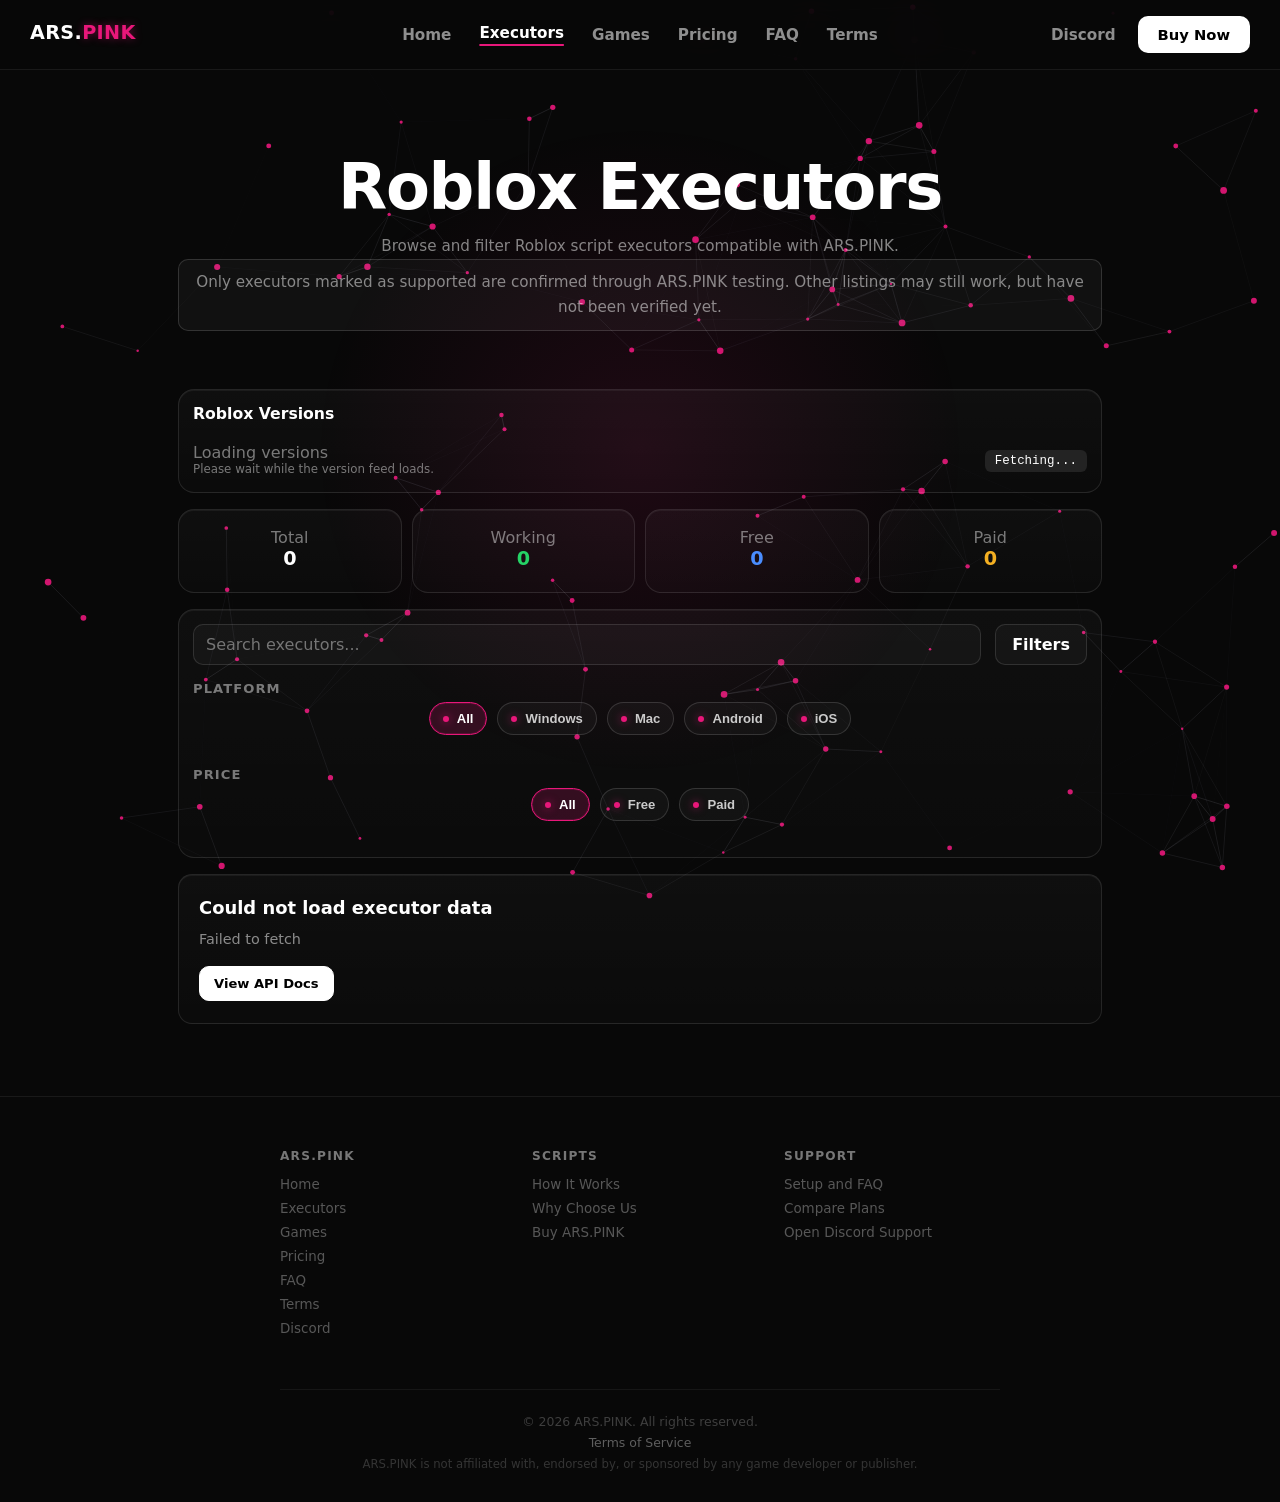
==== commit 55cd524e: "Moderate changes Fixes, improvements and changes" ====
--- a/executors.html
+++ b/executors.html
@@ -134,10 +134,10 @@
       <a href="https://ars.pink/ars/buy" target="_blank">Buy ARS.PINK</a>
     </div>
     <div class="foot-col">
-      <h4>Popular</h4>
-      <a href="index.html">ARS Script</a>
-      <a href="index.html">FSS Script</a>
-      <a href="index.html">BRMS Script</a>
+      <h4>Support</h4>
+      <a href="faq.html">Setup and FAQ</a>
+      <a href="pricing.html">Compare Plans</a>
+      <a href="https://discord.gg/ANGyh3ftc8" target="_blank">Open Discord Support</a>
     </div>
   </div>
   <div class="foot-bottom">
--- a/assets/css/site.css
+++ b/assets/css/site.css
@@ -554,6 +554,19 @@
 .faq-hero {
   margin-bottom: 8px;
 }
+.faq-tabs {
+  display: flex;
+  flex-wrap: wrap;
+  gap: 10px;
+  justify-content: center;
+  max-width: 980px;
+  margin: 0 auto;
+}
+.faq-tab {
+  cursor: pointer;
+  justify-content: center;
+  text-align: center;
+}
 .faq-hero-note {
   margin-top: 12px;
   padding: 10px 12px;
@@ -564,54 +577,35 @@
   color: rgba(255,255,255,0.82);
   font-size: 0.84rem;
 }
-.faq-layout {
-  display: grid;
-  grid-template-columns: 240px minmax(0, 1fr);
-  gap: 14px;
-  align-items: start;
-}
-.faq-toc {
-  position: sticky;
-  top: 74px;
-  display: grid;
-  gap: 8px;
-  padding: 16px;
-}
-.faq-toc h2 {
-  margin-bottom: 4px;
-  font-size: 0.98rem;
-}
-.faq-toc a {
-  border-radius: 9px;
-  border: 1px solid rgba(255,255,255,0.1);
-  background: rgba(255,255,255,0.02);
-  color: rgba(255,255,255,0.72);
-  padding: 8px 10px;
-  font-size: 0.83rem;
-  font-weight: 600;
-  transition: border-color 0.2s, color 0.2s, background 0.2s;
-}
-.faq-toc a:hover {
-  border-color: var(--pink-border);
-  background: var(--pink-dim);
-  color: #fff;
-}
 .faq-main {
+  width: min(100%, 980px);
+  margin: 0 auto;
   gap: 12px;
 }
 .faq-block {
   padding: 16px;
 }
+.faq-block[hidden] {
+  display: none;
+}
 .faq-block h2 {
-  margin-bottom: 8px;
+  margin-bottom: 12px;
 }
 .faq-qa {
-  border-top: 1px solid rgba(255,255,255,0.08);
-  padding: 11px 0;
+  margin-top: 10px;
+  border: 1px solid rgba(255,255,255,0.1);
+  border-radius: 14px;
+  background: rgba(255,255,255,0.025);
+  box-shadow: inset 0 1px 0 rgba(255,255,255,0.04);
+  overflow: hidden;
+  transition: border-color 0.2s, background 0.2s, transform 0.2s;
 }
 .faq-qa:first-of-type {
-  border-top: none;
-  padding-top: 4px;
+  margin-top: 0;
+}
+.faq-qa:hover {
+  border-color: rgba(255,255,255,0.16);
+  background: rgba(255,255,255,0.04);
 }
 .faq-qa summary {
   cursor: pointer;
@@ -622,15 +616,19 @@
   display: flex;
   align-items: center;
   gap: 9px;
+  justify-content: space-between;
+  padding: 15px 16px;
 }
 .faq-qa summary::-webkit-details-marker {
   display: none;
 }
 .faq-qa summary::before {
   content: "+";
-  width: 16px;
+  order: 2;
+  margin-left: auto;
+  width: 18px;
   color: var(--pink);
-  font-size: 1rem;
+  font-size: 1.05rem;
   line-height: 1;
   text-align: center;
   flex-shrink: 0;
@@ -639,7 +637,10 @@
   content: "-";
 }
 .faq-qa p {
-  margin: 8px 0 0 25px;
+  margin: 0;
+  padding: 0 16px 16px;
+  color: rgba(255,255,255,0.62);
+  border-top: 1px solid rgba(255,255,255,0.08);
 }
 .faq-support {
   background: linear-gradient(180deg, rgba(232,23,122,0.1) 0%, rgba(255,255,255,0.015) 100%);
@@ -1433,8 +1434,6 @@
   .n-right { display: none; }
   .n-burger { display: inline-flex; }
   .foot-grid { grid-template-columns: 1fr 1fr; }
-  .faq-layout { grid-template-columns: 1fr; }
-  .faq-toc { position: static; }
   .games-grid { grid-template-columns: repeat(2, minmax(0, 1fr)); }
   .pricing-grid { grid-template-columns: 1fr; }
   .stat-grid,
@@ -1450,6 +1449,8 @@
   .page-wrap { padding: 40px 16px 56px; }
   .policy-nav { justify-content: flex-start; }
   .policy-chip { font-size: 0.78rem; }
+  .faq-tabs { justify-content: flex-start; overflow-x: auto; flex-wrap: nowrap; padding-bottom: 4px; }
+  .faq-tab { flex: 0 0 auto; }
   .games-toolbar { flex-direction: column; align-items: flex-start; }
   .games-grid { grid-template-columns: 1fr; }
   .pricing-grid { grid-template-columns: 1fr; }
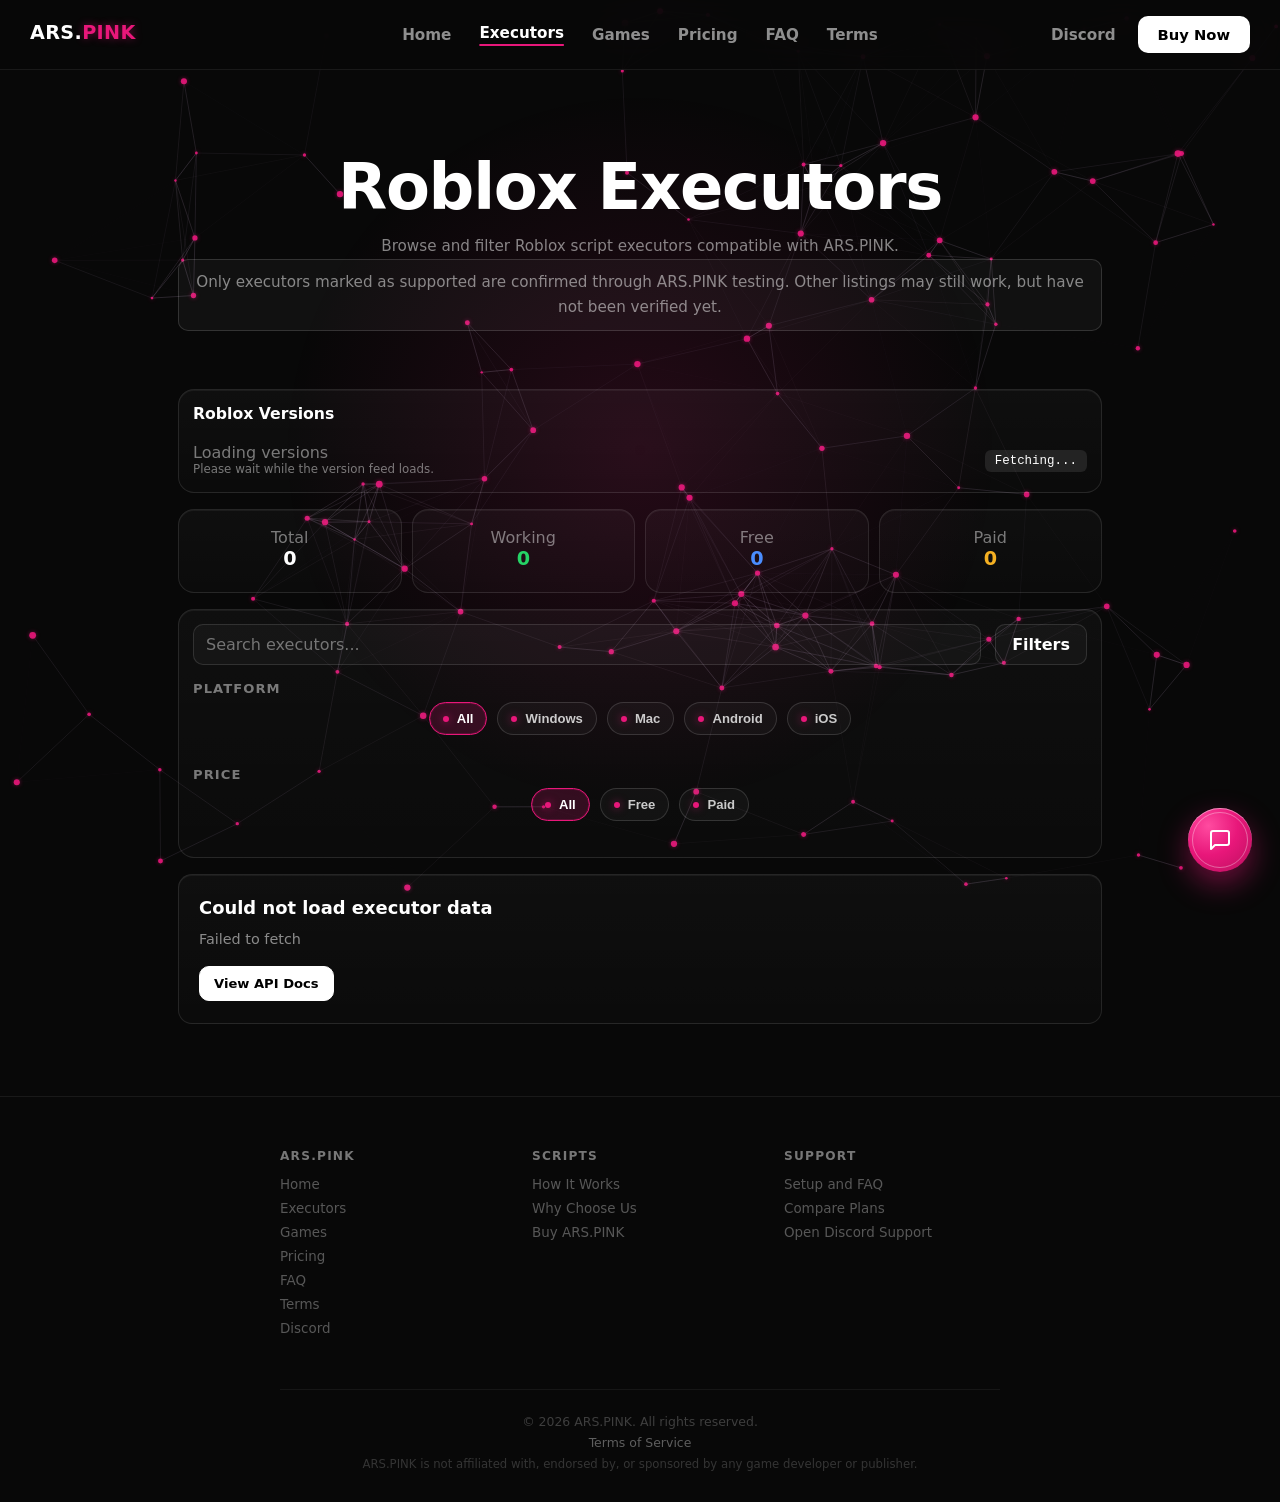
==== commit bb865181: "Add files via upload" ====
--- a/executors.html
+++ b/executors.html
@@ -152,5 +152,6 @@
   window.WEAO_API_BASE = "https://whatexpsare.online/api";
 </script>
 <script src="assets/js/executors.js"></script>
+<script src="assets/js/chatbot.js"></script>
 </body>
 </html>
--- a/assets/css/site.css
+++ b/assets/css/site.css
@@ -23,7 +23,7 @@
   inset: 0;
   pointer-events: none;
   z-index: 0;
-  background: radial-gradient(650px circle at var(--mx) var(--my), rgba(232,23,122,0.10) 0%, transparent 50%);
+  background: radial-gradient(650px circle at var(--mx) var(--my), rgba(232,23,122,0.13) 0%, transparent 55%);
 }
 
 #pc {
@@ -206,17 +206,131 @@
   align-items: center; justify-content: center;
   text-align: center; padding: 80px 24px 100px;
 }
+.hero-eyebrow {
+  display: inline-block;
+  font-size: 0.7rem;
+  font-weight: 700;
+  letter-spacing: 0.12em;
+  text-transform: uppercase;
+  color: var(--pink);
+  border: 1px solid var(--pink-border);
+  background: var(--pink-dim);
+  border-radius: 999px;
+  padding: 5px 14px;
+  margin-bottom: 22px;
+}
 .hero h1 {
   font-size: clamp(2.6rem, 7vw, 5.2rem);
   font-weight: 800; letter-spacing: -0.03em;
-  line-height: 1.07; max-width: 820px; margin-bottom: 20px;
+  line-height: 1.07; max-width: 900px; margin-bottom: 14px;
+}
+.hero-type-wrap {
+  display: inline;
+  white-space: nowrap;
+}
+.hero-type-acronym {
+  color: var(--pink);
+  text-shadow: 0 0 24px rgba(232,23,122,0.45);
+}
+.hero-type-cursor {
+  display: inline-block;
+  color: var(--pink);
+  margin-left: 2px;
+  animation: blink 1s step-end infinite;
+  font-weight: 300;
+}
+@keyframes blink {
+  0%, 100% { opacity: 1; }
+  50% { opacity: 0; }
+}
+.hero-type-fullname {
+  font-size: 0.88rem;
+  font-weight: 600;
+  letter-spacing: 0.03em;
+  color: rgba(255,255,255,0.38);
+  text-transform: uppercase;
+  min-height: 1.4em;
+  margin-bottom: 32px;
+  transition: opacity 0.25s;
 }
 .hero p {
   color: rgba(255,255,255,0.52);
   font-size: clamp(0.9rem, 1.8vw, 1.1rem);
   max-width: 500px; line-height: 1.7; margin-bottom: 38px;
 }
-.hero-btns { display: flex; gap: 10px; flex-wrap: wrap; justify-content: center; }
+.hero-btns { display: flex; gap: 10px; flex-wrap: wrap; justify-content: center; margin-bottom: 48px; }
+
+/* hero game strip */
+.hero-game-strip {
+  position: relative;
+  width: 100%;
+  max-width: 680px;
+  overflow: hidden;
+  margin-top: 4px;
+}
+.hero-game-strip::before,
+.hero-game-strip::after {
+  content: "";
+  position: absolute;
+  top: 0; bottom: 0;
+  width: 60px;
+  z-index: 2;
+  pointer-events: none;
+}
+.hero-game-strip::before {
+  left: 0;
+  background: linear-gradient(to right, #080808 0%, transparent 100%);
+}
+.hero-game-strip::after {
+  right: 0;
+  background: linear-gradient(to left, #080808 0%, transparent 100%);
+}
+.hero-game-track {
+  display: flex;
+  gap: 10px;
+  animation: scrollPills 40s linear infinite;
+  width: max-content;
+}
+.hero-game-track:hover {
+  animation-play-state: paused;
+}
+@keyframes scrollPills {
+  0%   { transform: translateX(0); }
+  100% { transform: translateX(-50%); }
+}
+.hero-game-pill {
+  display: inline-flex;
+  align-items: center;
+  gap: 6px;
+  white-space: nowrap;
+  border: 1px solid rgba(255,255,255,0.12);
+  border-radius: 999px;
+  padding: 7px 16px;
+  font-size: 0.78rem;
+  font-weight: 600;
+  color: rgba(255,255,255,0.65);
+  background: rgba(255,255,255,0.03);
+  transition: border-color 0.2s, color 0.2s, background 0.2s;
+  cursor: pointer;
+}
+.hero-game-pill::before {
+  content: "";
+  display: inline-block;
+  width: 5px; height: 5px;
+  border-radius: 50%;
+  background: var(--pink);
+  box-shadow: 0 0 5px var(--pink);
+  flex-shrink: 0;
+}
+.hero-game-pill:hover,
+.hero-game-pill.is-active {
+  border-color: var(--pink-border);
+  color: #fff;
+  background: var(--pink-dim);
+}
+.hero-game-pill.is-active::before {
+  box-shadow: 0 0 8px var(--pink);
+}
 .btn-wh {
   padding: 11px 26px; background: #fff; color: #000;
   font-size: 0.9rem; font-weight: 700; border-radius: 999px;
@@ -348,6 +462,206 @@
 }
 .team-link-label {
   letter-spacing: 0.01em;
+}
+
+/* ===== HOME SUPPLIERS CTA ===== */
+.home-accounts-cta {
+  margin: 56px auto 0;
+  width: min(100%, 760px);
+  padding: 28px 16px 20px;
+  border-top: 1px solid rgba(255,255,255,0.07);
+  text-align: center;
+}
+.home-accounts-overline {
+  display: block;
+  font-size: 0.8rem;
+  color: rgba(232,23,122,0.78);
+  margin-bottom: 10px;
+}
+.home-accounts-cta h2 {
+  font-size: clamp(1.7rem, 4.2vw, 2.7rem);
+  letter-spacing: -0.02em;
+  line-height: 1.12;
+  margin-bottom: 10px;
+}
+.home-accounts-cta p {
+  color: rgba(255,255,255,0.56);
+  font-size: 0.94rem;
+  margin-bottom: 16px;
+}
+.home-accounts-btn {
+  border: 1px solid rgba(255,255,255,0.17);
+  border-radius: 12px;
+  min-height: 48px;
+  min-width: 250px;
+  padding: 0 18px;
+  font-size: 0.98rem;
+  font-weight: 700;
+  color: #fff;
+  cursor: pointer;
+  display: inline-flex;
+  align-items: center;
+  justify-content: center;
+  gap: 8px;
+  background: linear-gradient(135deg, #ff45a1 0%, #e8177a 58%, #b50f5c 100%);
+  box-shadow: 0 8px 18px rgba(232,23,122,0.32), inset 0 1px 0 rgba(255,255,255,0.35);
+  transition: transform 0.18s ease, box-shadow 0.18s ease;
+}
+.home-accounts-btn:hover {
+  transform: translateY(-1px);
+  box-shadow: 0 12px 22px rgba(232,23,122,0.42), inset 0 1px 0 rgba(255,255,255,0.45);
+}
+.home-accounts-btn svg {
+  width: 15px;
+  height: 15px;
+  fill: currentColor;
+}
+
+.home-suppliers-modal {
+  position: fixed;
+  inset: 0;
+  z-index: 12000;
+  display: grid;
+  place-items: center;
+  padding: 16px;
+}
+.home-suppliers-modal[hidden] {
+  display: none;
+}
+.home-suppliers-backdrop {
+  position: absolute;
+  inset: 0;
+  background: rgba(5,5,8,0.8);
+  backdrop-filter: blur(5px);
+}
+.home-suppliers-panel {
+  position: relative;
+  width: min(100%, 372px);
+  border-radius: 12px;
+  border: 1px solid rgba(255,255,255,0.11);
+  background:
+    radial-gradient(620px circle at -20% -40%, rgba(232,23,122,0.18) 0%, transparent 48%),
+    linear-gradient(180deg, rgba(17,17,23,0.98) 0%, rgba(10,10,15,0.98) 100%);
+  box-shadow: 0 20px 44px rgba(0,0,0,0.66);
+  padding: 12px;
+  animation: suppliersIn 0.22s ease;
+}
+@keyframes suppliersIn {
+  from { opacity: 0; transform: translateY(8px) scale(0.98); }
+  to { opacity: 1; transform: translateY(0) scale(1); }
+}
+.home-suppliers-head {
+  display: flex;
+  align-items: center;
+  justify-content: space-between;
+  gap: 8px;
+  border-bottom: 1px solid rgba(255,255,255,0.08);
+  padding-bottom: 8px;
+  margin-bottom: 10px;
+}
+.home-suppliers-head h3 {
+  font-size: 1.45rem;
+  line-height: 1;
+  letter-spacing: -0.015em;
+}
+.home-suppliers-close {
+  width: 28px;
+  height: 28px;
+  border-radius: 7px;
+  border: 1px solid rgba(255,255,255,0.14);
+  background: rgba(255,255,255,0.05);
+  color: rgba(255,255,255,0.75);
+  font-size: 0.88rem;
+  font-weight: 700;
+  cursor: pointer;
+}
+.home-suppliers-close:hover {
+  color: #fff;
+  background: rgba(255,255,255,0.1);
+}
+.home-suppliers-sub {
+  color: rgba(255,255,255,0.62);
+  font-size: 0.83rem;
+  margin-bottom: 10px;
+}
+.home-suppliers-sub-sm {
+  margin-bottom: 9px;
+  font-size: 0.74rem;
+  text-transform: uppercase;
+  letter-spacing: 0.07em;
+  color: rgba(255,255,255,0.45);
+}
+.home-suppliers-list {
+  display: grid;
+  gap: 7px;
+}
+.home-suppliers-link {
+  position: relative;
+  display: flex;
+  align-items: center;
+  justify-content: center;
+  min-height: 40px;
+  border-radius: 9px;
+  border: 1px solid rgba(255,255,255,0.13);
+  background: rgba(255,255,255,0.045);
+  color: rgba(255,255,255,0.9);
+  font-size: 0.94rem;
+  font-weight: 700;
+  transition: transform 0.16s ease, box-shadow 0.16s ease;
+}
+.home-suppliers-link:hover {
+  transform: translateY(-1px);
+  border-color: var(--pink-border);
+  background: var(--pink-dim);
+  box-shadow: 0 7px 14px rgba(232,23,122,0.22);
+}
+.home-suppliers-link.is-primary {
+  background: linear-gradient(135deg, #ff45a1 0%, #e8177a 64%, #b50f5c 100%);
+  color: #fff;
+  border-color: rgba(232,23,122,0.65);
+}
+.home-suppliers-link.is-primary:hover {
+  box-shadow: 0 7px 15px rgba(232,23,122,0.35);
+}
+.home-suppliers-link.is-sub {
+  background: rgba(255,255,255,0.03);
+  color: rgba(255,255,255,0.88);
+  border-style: dashed;
+  font-size: 0.82rem;
+  font-weight: 700;
+}
+.home-suppliers-link.is-exec {
+  background: rgba(232,23,122,0.12);
+  color: #ffd6ea;
+  border-color: rgba(232,23,122,0.45);
+}
+.home-suppliers-tag {
+  position: absolute;
+  top: -6px;
+  right: 8px;
+  border-radius: 999px;
+  border: 1px solid rgba(0,0,0,0.7);
+  background: #13131a;
+  color: #ffd6ea;
+  font-size: 0.58rem;
+  font-weight: 700;
+  letter-spacing: 0.03em;
+  text-transform: uppercase;
+  padding: 1px 7px;
+}
+.home-suppliers-tag.is-good {
+  color: #fff;
+}
+.home-suppliers-tag.is-safe {
+  color: #ffd6ea;
+}
+.home-suppliers-tag.is-hq {
+  color: #ffbadf;
+}
+.home-suppliers-sep {
+  margin: 12px 0 8px;
+  height: 1px;
+  background: rgba(255,255,255,0.08);
 }
 
 /* ===== POLICY PAGES ===== */
@@ -799,56 +1113,82 @@
 /* ===== GAMES PAGE ===== */
 .games-shell {
   display: grid;
-  gap: 14px;
+  gap: 22px;
 }
 .games-top {
   text-align: center;
-  margin-bottom: 2px;
+  padding: 24px 0 8px;
 }
 .games-chip {
   display: inline-flex;
   align-items: center;
-  border: 1px solid rgba(255,255,255,0.14);
-  background: rgba(255,255,255,0.05);
-  color: rgba(255,255,255,0.9);
+  gap: 5px;
+  border: 1px solid var(--pink-border);
+  background: var(--pink-dim);
+  color: var(--pink);
   border-radius: 999px;
-  padding: 4px 10px;
+  padding: 5px 13px;
   font-size: 0.7rem;
   font-weight: 700;
-  letter-spacing: 0.04em;
+  letter-spacing: 0.06em;
   text-transform: uppercase;
 }
+.games-chip::before {
+  content: "";
+  display: inline-block;
+  width: 6px;
+  height: 6px;
+  border-radius: 50%;
+  background: var(--pink);
+  box-shadow: 0 0 6px var(--pink);
+}
 .games-top h1 {
-  margin-top: 10px;
-  margin-bottom: 7px;
+  margin-top: 14px;
+  margin-bottom: 10px;
+  font-size: clamp(2.2rem, 5vw, 3.4rem);
+  letter-spacing: -0.02em;
 }
 .games-sub {
-  max-width: 720px;
+  max-width: 520px;
   margin: 0 auto;
-  color: rgba(255,255,255,0.56);
-  font-size: 0.84rem;
+  color: rgba(255,255,255,0.5);
+  font-size: 0.88rem;
+  line-height: 1.6;
 }
 .games-search-wrap {
-  max-width: 540px;
-  margin: 14px auto 0;
+  max-width: 480px;
+  margin: 20px auto 0;
+  position: relative;
+}
+.games-search-wrap::before {
+  content: "";
+  position: absolute;
+  left: 13px;
+  top: 50%;
+  transform: translateY(-50%);
+  width: 14px;
+  height: 14px;
+  background: url("data:image/svg+xml,%3Csvg xmlns='http://www.w3.org/2000/svg' viewBox='0 0 24 24' fill='none' stroke='rgba(255,255,255,0.35)' stroke-width='2.5' stroke-linecap='round' stroke-linejoin='round'%3E%3Ccircle cx='11' cy='11' r='8'/%3E%3Cline x1='21' y1='21' x2='16.65' y2='16.65'/%3E%3C/svg%3E") center/contain no-repeat;
+  pointer-events: none;
 }
 .games-search {
   width: 100%;
-  height: 40px;
+  height: 44px;
   border: 1px solid rgba(255,255,255,0.14);
-  border-radius: 10px;
-  background: rgba(0,0,0,0.33);
-  color: #fff;
-  padding: 0 12px;
-  font-size: 0.82rem;
+  border-radius: 12px;
+  background: rgba(255,255,255,0.04);
+  color: #fff;
+  padding: 0 14px 0 36px;
+  font-size: 0.85rem;
+  transition: border-color 0.15s, box-shadow 0.15s;
 }
 .games-search::placeholder {
-  color: rgba(255,255,255,0.34);
+  color: rgba(255,255,255,0.3);
 }
 .games-search:focus {
   outline: none;
   border-color: var(--pink-border);
-  box-shadow: 0 0 0 1px rgba(232,23,122,0.35);
+  box-shadow: 0 0 0 3px rgba(232,23,122,0.12);
 }
 .games-stats {
   margin: 10px auto 0;
@@ -874,14 +1214,14 @@
 .games-toolbar {
   border: 1px solid rgba(255,255,255,0.09);
   border-radius: 12px;
-  background: rgba(255,255,255,0.02);
-  padding: 9px 12px;
+  background: rgba(255,255,255,0.025);
+  padding: 10px 14px;
   display: flex;
   align-items: center;
   justify-content: space-between;
   gap: 10px;
-  font-size: 0.74rem;
-  color: rgba(255,255,255,0.62);
+  font-size: 0.76rem;
+  color: rgba(255,255,255,0.55);
 }
 .games-toolbar-right {
   display: flex;
@@ -892,41 +1232,98 @@
   display: inline-flex;
   align-items: center;
   justify-content: center;
-  border: 1px solid rgba(255,255,255,0.12);
+  border: 1px solid var(--pink-border);
   border-radius: 8px;
-  background: rgba(255,255,255,0.03);
-  color: rgba(255,255,255,0.84);
-  font-size: 0.72rem;
-  padding: 6px 9px;
+  background: var(--pink-dim);
+  color: var(--pink);
+  font-size: 0.73rem;
+  font-weight: 700;
+  padding: 6px 12px;
+  transition: background 0.15s, box-shadow 0.15s;
 }
 .games-toolbar-link:hover {
-  border-color: rgba(255,255,255,0.24);
+  background: rgba(232,23,122,0.22);
+  box-shadow: 0 0 10px rgba(232,23,122,0.2);
 }
 .games-grid-wrap h2 {
-  margin: 2px 0 10px;
-  font-size: 1.05rem;
+  margin: 0 0 14px;
+  font-size: 0.78rem;
+  font-weight: 700;
+  letter-spacing: 0.1em;
+  text-transform: uppercase;
+  color: rgba(255,255,255,0.38);
+  display: flex;
+  align-items: center;
+  gap: 10px;
+}
+.games-grid-wrap h2::before {
+  content: "";
+  display: block;
+  width: 3px;
+  height: 14px;
+  border-radius: 2px;
+  background: var(--pink);
+  box-shadow: 0 0 8px rgba(232,23,122,0.6);
 }
 .games-grid {
   display: grid;
   grid-template-columns: repeat(3, minmax(0, 1fr));
-  gap: 10px;
+  gap: 20px;
+  max-width: 900px;
+  margin: 0 auto;
 }
 .game-card {
-  border: 1px solid rgba(255,255,255,0.12);
-  border-radius: 12px;
+  border: 1px solid rgba(255,255,255,0.1);
+  border-radius: 18px;
   overflow: hidden;
-  background: rgba(255,255,255,0.02);
+  background: rgba(20,20,28,0.85);
+  cursor: pointer;
+  display: flex;
+  flex-direction: column;
+  align-items: center;
+  text-align: center;
+  transition: transform 0.2s ease, border-color 0.2s ease, box-shadow 0.2s ease;
+}
+.game-card:hover {
+  transform: translateY(-5px);
+  border-color: rgba(255,255,255,0.2);
+  box-shadow: 0 12px 40px rgba(0,0,0,0.5);
 }
 .game-card-media {
   position: relative;
-  aspect-ratio: 16 / 9;
-  background: linear-gradient(135deg, rgba(25,35,65,0.8) 0%, rgba(45,20,40,0.8) 100%);
+  width: 100%;
+  aspect-ratio: 4 / 3;
+  background: linear-gradient(135deg, #0e0e1e 0%, #1e0c18 100%);
+  overflow: hidden;
 }
 .game-card-image {
   width: 100%;
   height: 100%;
   object-fit: cover;
   display: block;
+  transition: transform 0.35s ease;
+}
+.game-card:hover .game-card-image {
+  transform: scale(1.05);
+}
+.game-card-img-overlay {
+  position: absolute;
+  inset: 0;
+  background: rgba(0,0,0,0.18);
+  pointer-events: none;
+}
+.game-card-check {
+  position: absolute;
+  inset: 0;
+  display: flex;
+  align-items: center;
+  justify-content: center;
+  pointer-events: none;
+}
+.game-card-check svg {
+  width: 52px;
+  height: 52px;
+  filter: drop-shadow(0 2px 10px rgba(0,0,0,0.5));
 }
 .game-card-fallback {
   position: absolute;
@@ -934,10 +1331,10 @@
   display: none;
   align-items: center;
   justify-content: center;
-  font-size: 2.1rem;
+  font-size: 3rem;
   font-weight: 800;
-  color: rgba(255,255,255,0.86);
-  background: linear-gradient(140deg, rgba(28,25,51,0.88) 0%, rgba(49,18,36,0.88) 100%);
+  color: rgba(255,255,255,0.6);
+  background: linear-gradient(140deg, #0e0e1e 0%, #1e0c18 100%);
 }
 .game-card.has-error .game-card-image {
   display: none;
@@ -946,46 +1343,75 @@
   display: flex;
 }
 .game-card-body {
-  padding: 10px;
+  padding: 16px 18px 20px;
+  display: flex;
+  flex-direction: column;
+  align-items: center;
+  gap: 10px;
+  width: 100%;
 }
 .game-card-body h3 {
-  font-size: 0.9rem;
-  margin-bottom: 8px;
-}
-.game-card-actions {
-  display: block;
-}
-.game-card-btn {
+  font-size: 1rem;
+  font-weight: 800;
+  letter-spacing: -0.01em;
+  color: #fff;
+}
+.game-card-support-wrap {
+  width: 100%;
+  display: flex;
+  flex-direction: column;
+  align-items: center;
+  gap: 6px;
+}
+.game-card-support-label {
+  font-size: 0.72rem;
+  color: rgba(255,255,255,0.4);
+  font-weight: 600;
+}
+.game-card-bar-track {
+  width: 80%;
+  height: 3px;
+  border-radius: 99px;
+  background: rgba(255,255,255,0.08);
+  overflow: hidden;
+}
+.game-card-bar-fill {
+  height: 100%;
+  width: 100%;
+  border-radius: 99px;
+  background: var(--pink);
+  box-shadow: 0 0 6px rgba(232,23,122,0.6);
+}
+.game-card-avail {
   display: inline-flex;
   align-items: center;
-  justify-content: center;
-  border: 1px solid rgba(255,255,255,0.16);
-  border-radius: 9px;
-  min-height: 30px;
-  color: rgba(255,255,255,0.9);
-  width: 100%;
+  gap: 6px;
+  border: 1px solid rgba(34,197,94,0.35);
+  background: rgba(34,197,94,0.1);
+  color: #4ade80;
   font-size: 0.72rem;
   font-weight: 700;
-  background: rgba(255,255,255,0.03);
-  transition: border-color 0.15s, background 0.15s;
-}
-.game-card-btn:hover {
-  border-color: rgba(255,255,255,0.32);
-  background: rgba(255,255,255,0.08);
-}
-.game-card-btn.is-disabled {
-  pointer-events: none;
-  opacity: 0.42;
+  padding: 5px 13px;
+  border-radius: 999px;
+}
+.game-card-avail::before {
+  content: "";
+  display: inline-block;
+  width: 6px;
+  height: 6px;
+  border-radius: 50%;
+  background: #4ade80;
+  box-shadow: 0 0 5px #4ade80;
+  flex-shrink: 0;
+}
+.game-card-btn {
+  display: none;
 }
 body.games-compact .games-grid {
-  gap: 8px;
+  gap: 14px;
 }
 body.games-compact .game-card-body {
-  padding: 8px;
-}
-body.games-compact .game-card-body h3 {
-  font-size: 0.82rem;
-  margin-bottom: 6px;
+  padding: 12px 14px 16px;
 }
 
 /* ===== EXECUTORS PAGE ===== */
@@ -1434,7 +1860,7 @@
   .n-right { display: none; }
   .n-burger { display: inline-flex; }
   .foot-grid { grid-template-columns: 1fr 1fr; }
-  .games-grid { grid-template-columns: repeat(2, minmax(0, 1fr)); }
+  .games-grid { grid-template-columns: repeat(2, minmax(0, 1fr)); max-width: 600px; }
   .pricing-grid { grid-template-columns: 1fr; }
   .stat-grid,
   .exec-facts-grid { grid-template-columns: 1fr 1fr; }
@@ -1446,13 +1872,14 @@
   .how-grid { grid-template-columns: 1fr; }
   .foot-grid { grid-template-columns: 1fr; }
   .hero { padding: 60px 16px 80px; }
+  .hero-game-strip { max-width: 100%; }
   .page-wrap { padding: 40px 16px 56px; }
   .policy-nav { justify-content: flex-start; }
   .policy-chip { font-size: 0.78rem; }
   .faq-tabs { justify-content: flex-start; overflow-x: auto; flex-wrap: nowrap; padding-bottom: 4px; }
   .faq-tab { flex: 0 0 auto; }
   .games-toolbar { flex-direction: column; align-items: flex-start; }
-  .games-grid { grid-template-columns: 1fr; }
+  .games-grid { grid-template-columns: 1fr; max-width: 360px; }
   .pricing-grid { grid-template-columns: 1fr; }
   .stat-grid,
   .exec-facts-grid { grid-template-columns: 1fr; }
@@ -1463,4 +1890,347 @@
   .exec-right,
   .exec-title-row { flex-direction: column; align-items: flex-start; }
   .exec-progress-wrap { width: 100%; flex-wrap: wrap; }
-}
+  .home-accounts-btn {
+    width: 100%;
+    min-width: 0;
+    font-size: 0.94rem;
+    min-height: 46px;
+  }
+  .home-suppliers-head h3 {
+    font-size: 1.2rem;
+  }
+  .home-suppliers-link {
+    font-size: 0.88rem;
+  }
+}
+
+/* ===== CHATBOT ===== */
+#ars-chat-widget {
+  position: fixed;
+  bottom: 28px;
+  right: 28px;
+  z-index: 9999;
+  display: flex;
+  flex-direction: column;
+  align-items: flex-end;
+  gap: 14px;
+}
+.ars-chat-fab {
+  width: 64px;
+  height: 64px;
+  border-radius: 50%;
+  background: radial-gradient(circle at 32% 28%, #ff4ba0 0%, #e8177a 46%, #b90f5d 100%);
+  border: none;
+  cursor: pointer;
+  display: flex;
+  align-items: center;
+  justify-content: center;
+  box-shadow: 0 12px 30px rgba(232,23,122,0.45), inset 0 1px 0 rgba(255,255,255,0.45);
+  transition: transform 0.22s ease, box-shadow 0.22s ease;
+  color: #fff;
+  flex-shrink: 0;
+  position: relative;
+  overflow: hidden;
+}
+.ars-chat-fab:hover {
+  transform: translateY(-2px) scale(1.04);
+  box-shadow: 0 16px 38px rgba(232,23,122,0.56), inset 0 1px 0 rgba(255,255,255,0.52);
+}
+.ars-chat-fab-ring {
+  position: absolute;
+  inset: 4px;
+  border-radius: 50%;
+  border: 1px solid rgba(255,255,255,0.35);
+  animation: chatFabPulse 2.8s ease-in-out infinite;
+}
+@keyframes chatFabPulse {
+  0%, 100% { transform: scale(1); opacity: 0.45; }
+  50% { transform: scale(1.08); opacity: 0.18; }
+}
+.ars-chat-fab-icon {
+  width: 24px;
+  height: 24px;
+  position: absolute;
+  transition: opacity 0.18s ease, transform 0.18s ease;
+}
+.ars-chat-fab-close { opacity: 0; transform: rotate(-90deg) scale(0.7); }
+.ars-chat-fab[aria-expanded="true"] .ars-chat-fab-open  { opacity: 0; transform: rotate(90deg) scale(0.7); }
+.ars-chat-fab[aria-expanded="true"] .ars-chat-fab-close { opacity: 1; transform: rotate(0) scale(1); }
+.ars-chat-panel {
+  width: min(440px, calc(100vw - 48px));
+  height: min(680px, calc(100vh - 120px));
+  border-radius: 24px;
+  border: 1px solid rgba(255,255,255,0.14);
+  background:
+    radial-gradient(1200px circle at -10% -20%, rgba(232,23,122,0.2) 0%, transparent 40%),
+    linear-gradient(160deg, rgba(15,15,22,0.96) 0%, rgba(9,9,14,0.96) 100%);
+  backdrop-filter: blur(8px);
+  box-shadow: 0 30px 70px rgba(0,0,0,0.68), inset 0 1px 0 rgba(255,255,255,0.1);
+  display: flex;
+  flex-direction: column;
+  overflow: hidden;
+  animation: chatSlideIn 0.28s cubic-bezier(.2,.9,.3,1);
+}
+.ars-chat-panel[hidden] { display: none; }
+@keyframes chatSlideIn {
+  from { opacity: 0; transform: translateY(24px) scale(0.95); }
+  to   { opacity: 1; transform: translateY(0) scale(1); }
+}
+.ars-chat-header {
+  display: flex;
+  align-items: center;
+  justify-content: space-between;
+  padding: 16px 18px;
+  border-bottom: 1px solid rgba(255,255,255,0.09);
+  background: linear-gradient(180deg, rgba(255,255,255,0.06) 0%, rgba(255,255,255,0.015) 100%);
+  flex-shrink: 0;
+}
+.ars-chat-header-info {
+  display: flex;
+  align-items: center;
+  gap: 11px;
+}
+.ars-chat-header-dot {
+  width: 10px;
+  height: 10px;
+  border-radius: 50%;
+  background: #4ade80;
+  box-shadow: 0 0 8px #4ade80;
+  flex-shrink: 0;
+}
+.ars-chat-header strong {
+  display: block;
+  font-size: 0.94rem;
+  letter-spacing: 0.02em;
+  color: #fff;
+}
+.ars-chat-header-sub {
+  display: block;
+  font-size: 0.73rem;
+  color: rgba(255,255,255,0.56);
+}
+.ars-chat-header-actions {
+  display: inline-flex;
+  align-items: center;
+  gap: 6px;
+}
+.ars-chat-clean-btn {
+  border: 1px solid rgba(255,255,255,0.2);
+  border-radius: 8px;
+  background: rgba(255,255,255,0.06);
+  color: rgba(255,255,255,0.82);
+  height: 30px;
+  padding: 0 10px;
+  font-size: 0.74rem;
+  font-weight: 700;
+  cursor: pointer;
+  transition: background 0.16s ease, border-color 0.16s ease;
+}
+.ars-chat-clean-btn:hover {
+  background: rgba(255,255,255,0.12);
+  border-color: rgba(255,255,255,0.32);
+}
+.ars-chat-close-btn {
+  width: 30px;
+  height: 30px;
+  border-radius: 8px;
+  background: rgba(255,255,255,0.05);
+  border: 1px solid rgba(255,255,255,0.18);
+  color: rgba(255,255,255,0.62);
+  cursor: pointer;
+  font-size: 0.82rem;
+  font-weight: 800;
+  line-height: 1;
+  transition: color 0.16s ease, background 0.16s ease, border-color 0.16s ease;
+}
+.ars-chat-close-btn:hover {
+  color: #fff;
+  background: rgba(255,255,255,0.1);
+  border-color: rgba(255,255,255,0.34);
+}
+.ars-chat-banner {
+  padding: 11px 16px;
+  border-bottom: 1px solid rgba(255,255,255,0.07);
+  background: linear-gradient(90deg, rgba(232,23,122,0.15) 0%, rgba(232,23,122,0.06) 50%, rgba(255,255,255,0) 100%);
+  color: rgba(255,255,255,0.74);
+  font-size: 0.75rem;
+  letter-spacing: 0.02em;
+  flex-shrink: 0;
+}
+.ars-chat-messages {
+  flex: 1;
+  overflow-y: auto;
+  padding: 16px 14px;
+  display: flex;
+  flex-direction: column;
+  gap: 12px;
+  scroll-behavior: smooth;
+}
+.ars-chat-messages::-webkit-scrollbar { width: 6px; }
+.ars-chat-messages::-webkit-scrollbar-track { background: transparent; }
+.ars-chat-messages::-webkit-scrollbar-thumb { background: rgba(255,255,255,0.18); border-radius: 3px; }
+.ars-chat-msg { display: flex; }
+.ars-chat-msg-user { justify-content: flex-end; }
+.ars-chat-msg-bot  { justify-content: flex-start; }
+.ars-chat-msg.is-enter {
+  opacity: 0;
+  transform: translateY(8px);
+}
+.ars-chat-bubble {
+  max-width: 88%;
+  padding: 11px 14px;
+  border-radius: 15px;
+  font-size: 0.84rem;
+  line-height: 1.58;
+  transition: transform 0.22s ease, opacity 0.22s ease;
+}
+.ars-chat-msg-user .ars-chat-bubble {
+  background: linear-gradient(135deg, #ff4ba0 0%, #e8177a 55%, #b50f5b 100%);
+  color: #fff;
+  box-shadow: 0 8px 20px rgba(232,23,122,0.25);
+  border-bottom-right-radius: 4px;
+}
+.ars-chat-msg-bot .ars-chat-bubble {
+  background: rgba(255,255,255,0.08);
+  color: rgba(255,255,255,0.94);
+  border: 1px solid rgba(255,255,255,0.08);
+  border-bottom-left-radius: 4px;
+}
+.ars-chat-msg-bot .ars-chat-bubble a {
+  color: #ff77b7;
+  text-decoration: underline;
+}
+.ars-chat-typing {
+  display: flex;
+  align-items: center;
+  gap: 5px;
+  padding: 12px 14px;
+}
+.ars-chat-typing span {
+  display: inline-block;
+  width: 7px;
+  height: 7px;
+  border-radius: 50%;
+  background: rgba(255,255,255,0.52);
+  animation: typingDot 1.2s ease-in-out infinite;
+}
+.ars-chat-typing span:nth-child(2) { animation-delay: 0.2s; }
+.ars-chat-typing span:nth-child(3) { animation-delay: 0.4s; }
+@keyframes typingDot {
+  0%, 80%, 100% { transform: scale(1); opacity: 0.45; }
+  40% { transform: scale(1.4); opacity: 1; }
+}
+.ars-chat-quick {
+  display: grid;
+  grid-template-columns: repeat(2, minmax(0, 1fr));
+  gap: 8px;
+  padding: 0 14px 12px;
+}
+.ars-chat-qbtn {
+  border: 1px solid rgba(255,255,255,0.14);
+  background: linear-gradient(160deg, rgba(255,255,255,0.09) 0%, rgba(255,255,255,0.03) 100%);
+  color: rgba(255,255,255,0.86);
+  border-radius: 11px;
+  padding: 9px 10px;
+  min-height: 44px;
+  font-size: 0.73rem;
+  font-weight: 700;
+  cursor: pointer;
+  display: inline-flex;
+  align-items: center;
+  gap: 8px;
+  transition: transform 0.16s ease, background 0.16s ease, border-color 0.16s ease;
+  animation: chatQuickIn 0.24s ease both;
+}
+.ars-chat-qbtn:hover {
+  transform: translateY(-1px);
+  background: linear-gradient(160deg, rgba(232,23,122,0.24) 0%, rgba(232,23,122,0.12) 100%);
+  border-color: rgba(232,23,122,0.6);
+}
+@keyframes chatQuickIn {
+  from { opacity: 0; transform: translateY(6px); }
+  to { opacity: 1; transform: translateY(0); }
+}
+.ars-chat-qicon {
+  width: 21px;
+  height: 21px;
+  border-radius: 50%;
+  display: inline-flex;
+  align-items: center;
+  justify-content: center;
+  font-size: 0.7rem;
+  font-weight: 800;
+  background: rgba(255,255,255,0.14);
+  color: #fff;
+  flex-shrink: 0;
+}
+.ars-chat-qlabel {
+  line-height: 1.2;
+  text-align: left;
+}
+.ars-chat-form {
+  display: flex;
+  gap: 10px;
+  padding: 12px 14px 14px;
+  border-top: 1px solid rgba(255,255,255,0.09);
+  background: rgba(255,255,255,0.02);
+  flex-shrink: 0;
+}
+.ars-chat-input {
+  flex: 1;
+  height: 44px;
+  border: 1px solid rgba(255,255,255,0.16);
+  border-radius: 12px;
+  background: rgba(255,255,255,0.07);
+  color: #fff;
+  padding: 0 14px;
+  font-size: 0.84rem;
+  outline: none;
+  transition: border-color 0.16s ease, box-shadow 0.16s ease;
+}
+.ars-chat-input::placeholder { color: rgba(255,255,255,0.3); }
+.ars-chat-input:focus {
+  border-color: rgba(232,23,122,0.6);
+  box-shadow: 0 0 0 3px rgba(232,23,122,0.14);
+}
+.ars-chat-send {
+  width: 44px;
+  height: 44px;
+  border-radius: 12px;
+  background: linear-gradient(145deg, #ff4ba0 0%, #e8177a 62%, #be0f5f 100%);
+  border: none;
+  cursor: pointer;
+  color: #fff;
+  display: flex;
+  align-items: center;
+  justify-content: center;
+  flex-shrink: 0;
+  box-shadow: 0 10px 22px rgba(232,23,122,0.3);
+  transition: transform 0.16s ease, box-shadow 0.16s ease;
+}
+.ars-chat-send:hover {
+  transform: translateY(-1px);
+  box-shadow: 0 14px 24px rgba(232,23,122,0.4);
+}
+.ars-chat-send svg {
+  width: 16px;
+  height: 16px;
+}
+@media(max-width:620px) {
+  #ars-chat-widget {
+    right: 12px;
+    bottom: 12px;
+  }
+  .ars-chat-fab {
+    width: 58px;
+    height: 58px;
+  }
+  .ars-chat-panel {
+    width: calc(100vw - 24px);
+    height: min(78vh, 680px);
+    border-radius: 16px;
+  }
+  .ars-chat-quick {
+    grid-template-columns: 1fr;
+  }
+}
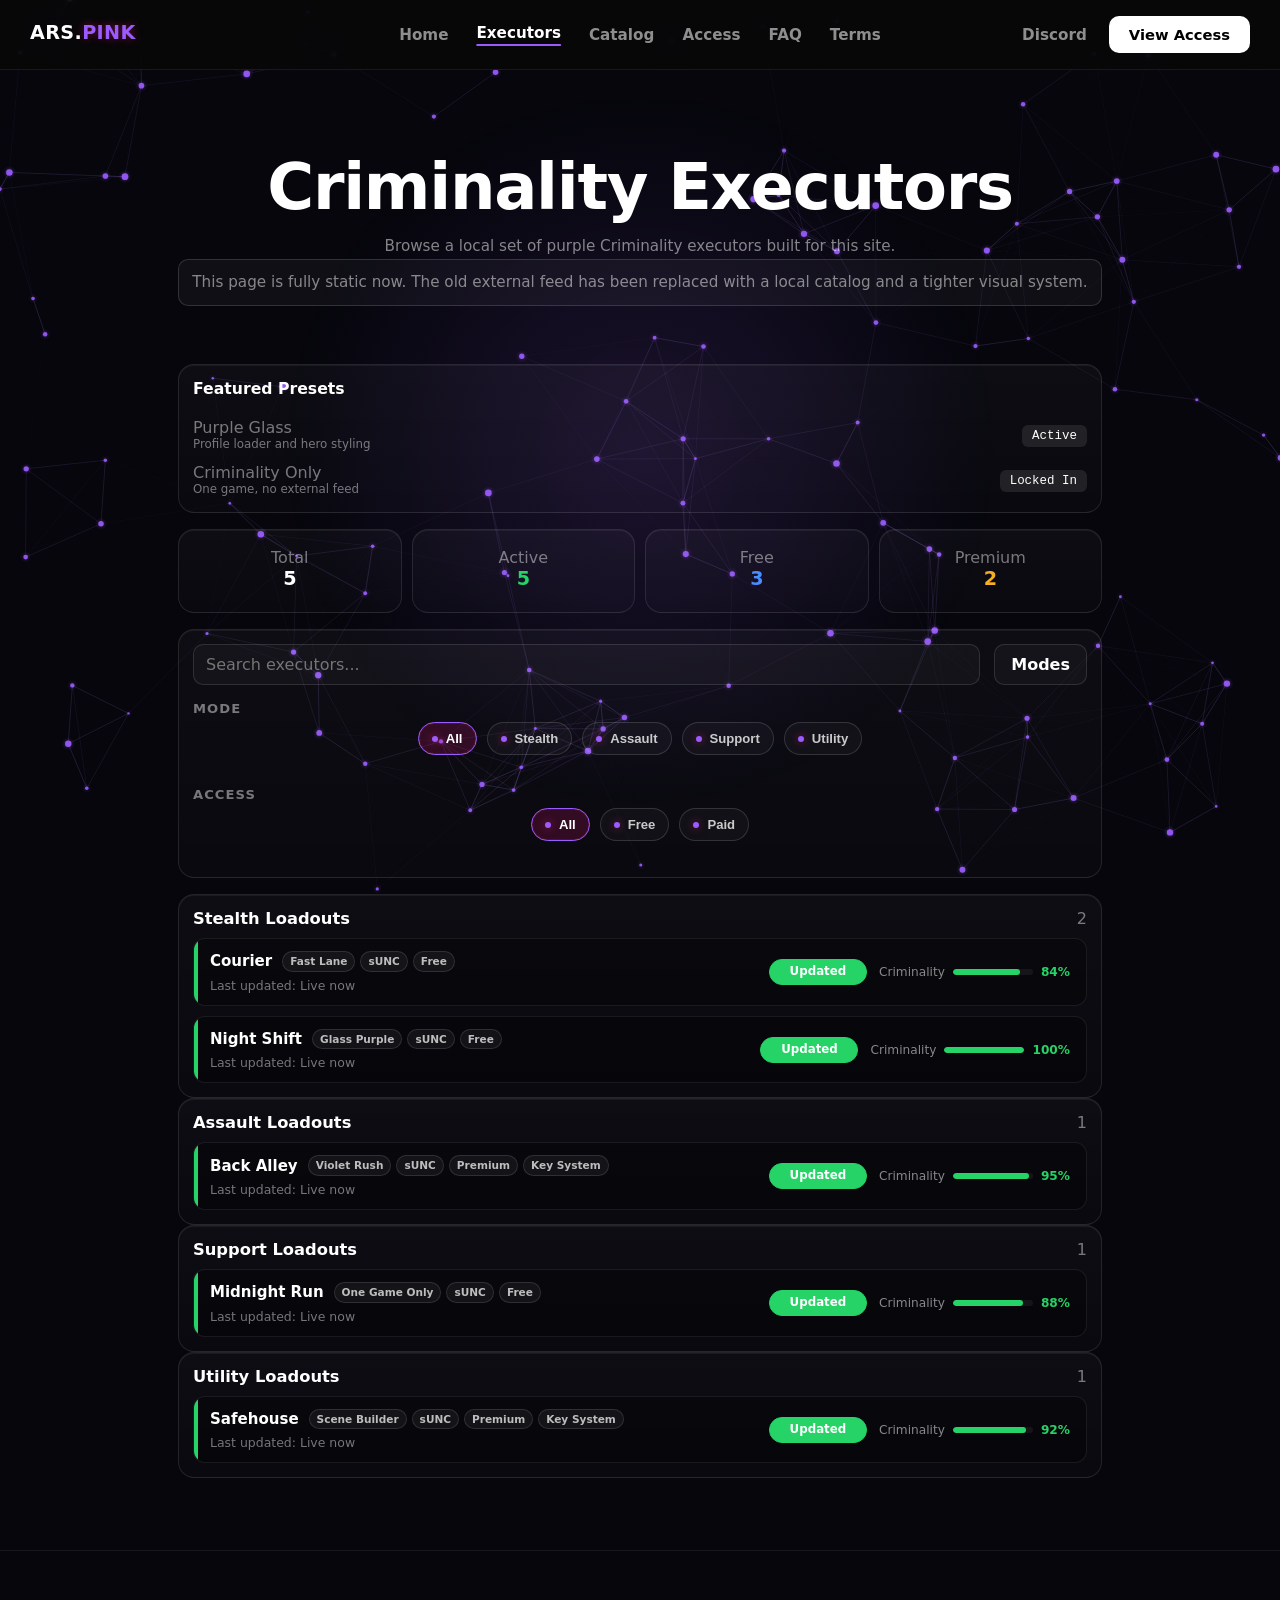
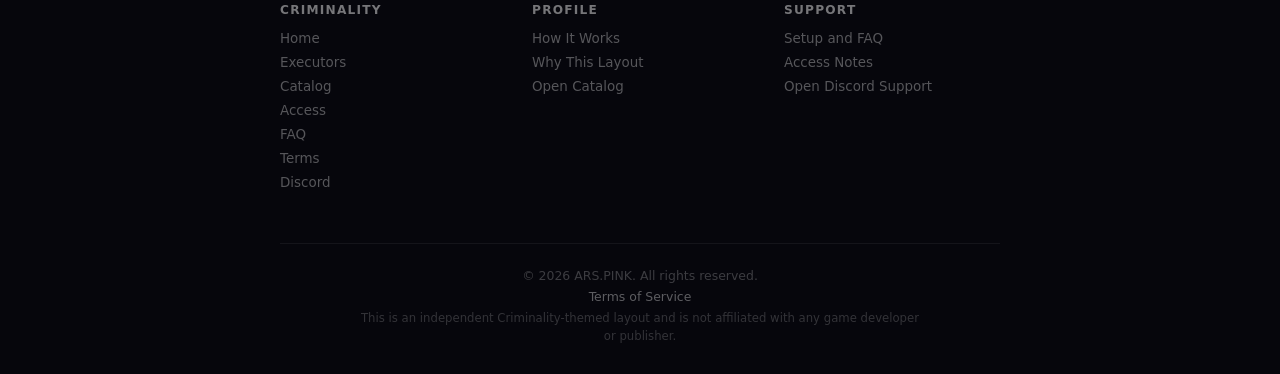
==== commit ec9b64f7: "Big changes" ====
--- a/executors.html
+++ b/executors.html
@@ -3,7 +3,7 @@
 <head>
   <meta charset="UTF-8" />
   <meta name="viewport" content="width=device-width, initial-scale=1.0" />
-  <title>ARS.PINK - Executors</title>
+  <title>ARS.PINK - Criminality Executors</title>
   <link rel="stylesheet" href="assets/css/site.css" />
 </head>
 <body>
@@ -15,36 +15,36 @@
   <div class="n-links">
     <a href="index.html">Home</a>
     <a href="executors.html" class="cur">Executors</a>
-    <a href="games.html">Games</a>
-    <a href="pricing.html">Pricing</a>
+    <a href="games.html">Catalog</a>
+    <a href="pricing.html">Access</a>
     <a href="faq.html">FAQ</a>
     <a href="tos.html">Terms</a>
   </div>
 
   <div class="n-right">
     <a class="n-txt" href="https://discord.gg/ANGyh3ftc8" target="_blank">Discord</a>
-    <a class="n-buy" href="pricing.html">Buy Now</a>
+    <a class="n-buy" href="pricing.html">View Access</a>
   </div>
 </nav>
 
 <main class="page-wrap exec-shell">
   <section class="policy-hero exec-hero">
-    <h1>Roblox Executors</h1>
-    <p>Browse and filter Roblox script executors compatible with ARS.PINK.</p>
-    <p class="exec-hero-note">Only executors marked as supported are confirmed through ARS.PINK testing. Other listings may still work, but have not been verified yet.</p>
+    <h1>Criminality Executors</h1>
+    <p>Browse a local set of purple Criminality executors built for this site.</p>
+    <p class="exec-hero-note">This page is fully static now. The old external feed has been replaced with a local catalog and a tighter visual system.</p>
   </section>
 
   <section class="versions-panel">
     <div class="versions-head">
-      <h2>Roblox Versions</h2>
+      <h2>Featured Presets</h2>
     </div>
     <div class="version-list" id="versionCards">
       <article class="version-item">
         <div>
-          <p class="version-label">Loading versions</p>
-          <p class="version-date">Please wait while the version feed loads.</p>
+          <p class="version-label">Loading presets</p>
+          <p class="version-date">The Criminality board is building its cards now.</p>
         </div>
-        <div class="version-tag">Fetching...</div>
+        <div class="version-tag">Purple</div>
       </article>
     </div>
   </section>
@@ -58,7 +58,7 @@
     </article>
     <article class="stat-card">
       <div>
-        <p class="stat-label">Working</p>
+        <p class="stat-label">Active</p>
         <strong id="statWorking">0</strong>
       </div>
     </article>
@@ -70,7 +70,7 @@
     </article>
     <article class="stat-card">
       <div>
-        <p class="stat-label">Paid</p>
+        <p class="stat-label">Premium</p>
         <strong id="statPaid">0</strong>
       </div>
     </article>
@@ -81,23 +81,23 @@
       <div class="exec-search-wrap">
         <input id="searchExecutors" class="exec-search" type="search" placeholder="Search executors..." />
       </div>
-      <button id="toggleFilters" class="exec-filter-toggle" type="button" aria-expanded="false" aria-controls="execFilters">Filters</button>
+      <button id="toggleFilters" class="exec-filter-toggle" type="button" aria-expanded="false" aria-controls="execFilters">Modes</button>
     </div>
 
     <div id="execFilters" class="exec-filters-drawer" hidden>
       <div class="exec-filter-group">
-        <h3>Platform</h3>
-        <div class="policy-nav" id="platformFilters" aria-label="Platform filters">
+        <h3>Mode</h3>
+        <div class="policy-nav" id="platformFilters" aria-label="Mode filters">
           <button class="policy-chip is-active" type="button" data-value="All">All</button>
-          <button class="policy-chip" type="button" data-value="Windows">Windows</button>
-          <button class="policy-chip" type="button" data-value="Mac">Mac</button>
-          <button class="policy-chip" type="button" data-value="Android">Android</button>
-          <button class="policy-chip" type="button" data-value="iOS">iOS</button>
+          <button class="policy-chip" type="button" data-value="Stealth">Stealth</button>
+          <button class="policy-chip" type="button" data-value="Assault">Assault</button>
+          <button class="policy-chip" type="button" data-value="Support">Support</button>
+          <button class="policy-chip" type="button" data-value="Utility">Utility</button>
         </div>
       </div>
 
       <div class="exec-filter-group">
-        <h3>Price</h3>
+        <h3>Access</h3>
         <div class="policy-nav" id="priceFilters" aria-label="Price filters">
           <button class="policy-chip is-active" type="button" data-value="All">All</button>
           <button class="policy-chip" type="button" data-value="Free">Free</button>
@@ -110,7 +110,7 @@
   <section id="executorSections">
     <div class="policy-card">
       <h2>Loading executors</h2>
-      <p>Requesting live data from the configured WEAO-compatible API source.</p>
+      <p>The local Criminality catalog is preparing the first set of cards.</p>
     </div>
   </section>
 </main>
@@ -118,40 +118,36 @@
 <footer>
   <div class="foot-grid">
     <div class="foot-col">
-      <h4>ARS.PINK</h4>
+      <h4>Criminality</h4>
       <a href="index.html">Home</a>
       <a href="executors.html">Executors</a>
-      <a href="games.html">Games</a>
-      <a href="pricing.html">Pricing</a>
+      <a href="games.html">Catalog</a>
+      <a href="pricing.html">Access</a>
       <a href="faq.html">FAQ</a>
       <a href="tos.html">Terms</a>
       <a href="https://discord.gg/ANGyh3ftc8" target="_blank">Discord</a>
     </div>
     <div class="foot-col">
-      <h4>Scripts</h4>
+      <h4>Profile</h4>
       <a href="index.html#how">How It Works</a>
-      <a href="index.html#why">Why Choose Us</a>
-      <a href="https://ars.pink/ars/buy" target="_blank">Buy ARS.PINK</a>
+      <a href="index.html#why">Why This Layout</a>
+      <a href="games.html">Open Catalog</a>
     </div>
     <div class="foot-col">
       <h4>Support</h4>
       <a href="faq.html">Setup and FAQ</a>
-      <a href="pricing.html">Compare Plans</a>
+      <a href="pricing.html">Access Notes</a>
       <a href="https://discord.gg/ANGyh3ftc8" target="_blank">Open Discord Support</a>
     </div>
   </div>
   <div class="foot-bottom">
     <span>&copy; 2026 ARS.PINK. All rights reserved.</span>
     <a href="tos.html">Terms of Service</a>
-    <p class="foot-disclaimer">ARS.PINK is not affiliated with, endorsed by, or sponsored by any game developer or publisher.</p>
+    <p class="foot-disclaimer">This is an independent Criminality-themed layout and is not affiliated with any game developer or publisher.</p>
   </div>
 </footer>
 
 <script src="assets/js/site.js?v=20260513m1"></script>
-<script>
-  window.WEAO_API_BASE = "https://whatexpsare.online/api";
-</script>
 <script src="assets/js/executors.js"></script>
-<script src="assets/js/chatbot.js"></script>
 </body>
 </html>
--- a/assets/css/site.css
+++ b/assets/css/site.css
@@ -1,9 +1,9 @@
 *, *::before, *::after { box-sizing: border-box; margin: 0; padding: 0; }
 
 :root {
-  --pink: #e8177a;
-  --pink-dim: rgba(232,23,122,0.15);
-  --pink-border: rgba(232,23,122,0.35);
+  --pink: #9b5cff;
+  --pink-dim: rgba(155,92,255,0.15);
+  --pink-border: rgba(155,92,255,0.35);
   --mx: 50%;
   --my: 50%;
 }
@@ -12,7 +12,7 @@
 
 body {
   font-family: "Segoe UI", system-ui, -apple-system, sans-serif;
-  background: #080808;
+  background: #06060c;
   color: #fff;
   overflow-x: hidden;
 }
@@ -23,7 +23,7 @@
   inset: 0;
   pointer-events: none;
   z-index: 0;
-  background: radial-gradient(650px circle at var(--mx) var(--my), rgba(232,23,122,0.13) 0%, transparent 55%);
+  background: radial-gradient(650px circle at var(--mx) var(--my), rgba(155,92,255,0.14) 0%, transparent 55%);
 }
 
 #pc {
@@ -344,6 +344,78 @@
   transition: border-color 0.15s, color 0.15s;
 }
 .btn-dk:hover { border-color: rgba(255,255,255,0.45); color: #fff; }
+
+/* ===== CRIMINALITY HOME LAYOUT ===== */
+.hero.hero-split {
+  display: grid;
+  grid-template-columns: 1fr;
+  gap: 22px;
+  align-items: center;
+  justify-items: center;
+  width: min(100%, 1040px);
+  margin: 0 auto;
+}
+.hero-copy {
+  width: 100%;
+  max-width: 860px;
+  align-items: center;
+  text-align: center;
+  justify-self: center;
+}
+.hero-copy .hero-btns {
+  justify-content: center;
+}
+.hero-copy .hero p {
+  margin-left: 0;
+  margin-right: 0;
+}
+.hero-kicker {
+  display: inline-flex;
+  align-items: center;
+  gap: 8px;
+  margin-bottom: 18px;
+  padding: 6px 14px;
+  border-radius: 999px;
+  border: 1px solid rgba(255,255,255,0.12);
+  background: rgba(255,255,255,0.03);
+  color: rgba(255,255,255,0.72);
+  font-size: 0.72rem;
+  font-weight: 700;
+  letter-spacing: 0.1em;
+  text-transform: uppercase;
+}
+.hero-kicker::before {
+  content: "";
+  width: 7px;
+  height: 7px;
+  border-radius: 999px;
+  background: var(--pink);
+  box-shadow: 0 0 10px rgba(155,92,255,0.7);
+}
+.hero-metric-row {
+  display: flex;
+  flex-wrap: wrap;
+  gap: 10px;
+  margin-top: 10px;
+  width: 100%;
+  justify-content: center;
+}
+.hero-metric {
+  min-width: 180px;
+  padding: 12px 14px;
+  border-radius: 14px;
+  border: 1px solid rgba(255,255,255,0.1);
+  background: rgba(255,255,255,0.03);
+}
+.hero-metric strong {
+  display: block;
+  font-size: 1rem;
+  margin-bottom: 4px;
+}
+.hero-metric span {
+  color: rgba(255,255,255,0.5);
+  font-size: 0.78rem;
+}
 
 /* ===== SECTION BASE ===== */
 .sec {
@@ -1907,13 +1979,13 @@
 /* ===== CHATBOT ===== */
 #ars-chat-widget {
   position: fixed;
-  bottom: 28px;
-  right: 28px;
+  bottom: 18px;
+  right: 18px;
   z-index: 9999;
   display: flex;
-  flex-direction: column;
+  flex-direction: column-reverse;
   align-items: flex-end;
-  gap: 14px;
+  gap: 10px;
 }
 .ars-chat-fab {
   width: 64px;
@@ -1925,7 +1997,7 @@
   display: flex;
   align-items: center;
   justify-content: center;
-  box-shadow: 0 12px 30px rgba(232,23,122,0.45), inset 0 1px 0 rgba(255,255,255,0.45);
+  box-shadow: 0 10px 24px rgba(232,23,122,0.42), inset 0 1px 0 rgba(255,255,255,0.45);
   transition: transform 0.22s ease, box-shadow 0.22s ease;
   color: #fff;
   flex-shrink: 0;
@@ -1934,7 +2006,7 @@
 }
 .ars-chat-fab:hover {
   transform: translateY(-2px) scale(1.04);
-  box-shadow: 0 16px 38px rgba(232,23,122,0.56), inset 0 1px 0 rgba(255,255,255,0.52);
+  box-shadow: 0 14px 32px rgba(232,23,122,0.54), inset 0 1px 0 rgba(255,255,255,0.52);
 }
 .ars-chat-fab-ring {
   position: absolute;
@@ -1957,9 +2029,9 @@
 .ars-chat-fab[aria-expanded="true"] .ars-chat-fab-open  { opacity: 0; transform: rotate(90deg) scale(0.7); }
 .ars-chat-fab[aria-expanded="true"] .ars-chat-fab-close { opacity: 1; transform: rotate(0) scale(1); }
 .ars-chat-panel {
-  width: min(440px, calc(100vw - 48px));
-  height: min(680px, calc(100vh - 120px));
-  border-radius: 24px;
+  width: min(360px, calc(100vw - 34px));
+  height: min(560px, calc(100vh - 92px));
+  border-radius: 18px;
   border: 1px solid rgba(255,255,255,0.14);
   background:
     radial-gradient(1200px circle at -10% -20%, rgba(232,23,122,0.2) 0%, transparent 40%),
@@ -1980,7 +2052,7 @@
   display: flex;
   align-items: center;
   justify-content: space-between;
-  padding: 16px 18px;
+  padding: 11px 13px;
   border-bottom: 1px solid rgba(255,255,255,0.09);
   background: linear-gradient(180deg, rgba(255,255,255,0.06) 0%, rgba(255,255,255,0.015) 100%);
   flex-shrink: 0;
@@ -1988,11 +2060,11 @@
 .ars-chat-header-info {
   display: flex;
   align-items: center;
-  gap: 11px;
+  gap: 8px;
 }
 .ars-chat-header-dot {
-  width: 10px;
-  height: 10px;
+  width: 8px;
+  height: 8px;
   border-radius: 50%;
   background: #4ade80;
   box-shadow: 0 0 8px #4ade80;
@@ -2000,13 +2072,13 @@
 }
 .ars-chat-header strong {
   display: block;
-  font-size: 0.94rem;
+  font-size: 0.84rem;
   letter-spacing: 0.02em;
   color: #fff;
 }
 .ars-chat-header-sub {
   display: block;
-  font-size: 0.73rem;
+  font-size: 0.66rem;
   color: rgba(255,255,255,0.56);
 }
 .ars-chat-header-actions {
@@ -2016,12 +2088,12 @@
 }
 .ars-chat-clean-btn {
   border: 1px solid rgba(255,255,255,0.2);
-  border-radius: 8px;
+  border-radius: 7px;
   background: rgba(255,255,255,0.06);
   color: rgba(255,255,255,0.82);
-  height: 30px;
-  padding: 0 10px;
-  font-size: 0.74rem;
+  height: 27px;
+  padding: 0 8px;
+  font-size: 0.68rem;
   font-weight: 700;
   cursor: pointer;
   transition: background 0.16s ease, border-color 0.16s ease;
@@ -2031,14 +2103,14 @@
   border-color: rgba(255,255,255,0.32);
 }
 .ars-chat-close-btn {
-  width: 30px;
-  height: 30px;
-  border-radius: 8px;
+  width: 27px;
+  height: 27px;
+  border-radius: 7px;
   background: rgba(255,255,255,0.05);
   border: 1px solid rgba(255,255,255,0.18);
   color: rgba(255,255,255,0.62);
   cursor: pointer;
-  font-size: 0.82rem;
+  font-size: 0.74rem;
   font-weight: 800;
   line-height: 1;
   transition: color 0.16s ease, background 0.16s ease, border-color 0.16s ease;
@@ -2049,21 +2121,21 @@
   border-color: rgba(255,255,255,0.34);
 }
 .ars-chat-banner {
-  padding: 11px 16px;
+  padding: 8px 12px;
   border-bottom: 1px solid rgba(255,255,255,0.07);
   background: linear-gradient(90deg, rgba(232,23,122,0.15) 0%, rgba(232,23,122,0.06) 50%, rgba(255,255,255,0) 100%);
   color: rgba(255,255,255,0.74);
-  font-size: 0.75rem;
+  font-size: 0.68rem;
   letter-spacing: 0.02em;
   flex-shrink: 0;
 }
 .ars-chat-messages {
   flex: 1;
   overflow-y: auto;
-  padding: 16px 14px;
+  padding: 11px 10px;
   display: flex;
   flex-direction: column;
-  gap: 12px;
+  gap: 9px;
   scroll-behavior: smooth;
 }
 .ars-chat-messages::-webkit-scrollbar { width: 6px; }
@@ -2078,10 +2150,10 @@
 }
 .ars-chat-bubble {
   max-width: 88%;
-  padding: 11px 14px;
-  border-radius: 15px;
-  font-size: 0.84rem;
-  line-height: 1.58;
+  padding: 9px 11px;
+  border-radius: 12px;
+  font-size: 0.77rem;
+  line-height: 1.5;
   transition: transform 0.22s ease, opacity 0.22s ease;
 }
 .ars-chat-msg-user .ars-chat-bubble {
@@ -2103,13 +2175,13 @@
 .ars-chat-typing {
   display: flex;
   align-items: center;
-  gap: 5px;
-  padding: 12px 14px;
+  gap: 4px;
+  padding: 10px 11px;
 }
 .ars-chat-typing span {
   display: inline-block;
-  width: 7px;
-  height: 7px;
+  width: 6px;
+  height: 6px;
   border-radius: 50%;
   background: rgba(255,255,255,0.52);
   animation: typingDot 1.2s ease-in-out infinite;
@@ -2123,22 +2195,22 @@
 .ars-chat-quick {
   display: grid;
   grid-template-columns: repeat(2, minmax(0, 1fr));
-  gap: 8px;
-  padding: 0 14px 12px;
+  gap: 6px;
+  padding: 0 10px 9px;
 }
 .ars-chat-qbtn {
   border: 1px solid rgba(255,255,255,0.14);
   background: linear-gradient(160deg, rgba(255,255,255,0.09) 0%, rgba(255,255,255,0.03) 100%);
   color: rgba(255,255,255,0.86);
-  border-radius: 11px;
-  padding: 9px 10px;
-  min-height: 44px;
-  font-size: 0.73rem;
+  border-radius: 9px;
+  padding: 7px 8px;
+  min-height: 36px;
+  font-size: 0.66rem;
   font-weight: 700;
   cursor: pointer;
   display: inline-flex;
   align-items: center;
-  gap: 8px;
+  gap: 6px;
   transition: transform 0.16s ease, background 0.16s ease, border-color 0.16s ease;
   animation: chatQuickIn 0.24s ease both;
 }
@@ -2152,13 +2224,13 @@
   to { opacity: 1; transform: translateY(0); }
 }
 .ars-chat-qicon {
-  width: 21px;
-  height: 21px;
+  width: 17px;
+  height: 17px;
   border-radius: 50%;
   display: inline-flex;
   align-items: center;
   justify-content: center;
-  font-size: 0.7rem;
+  font-size: 0.58rem;
   font-weight: 800;
   background: rgba(255,255,255,0.14);
   color: #fff;
@@ -2170,21 +2242,21 @@
 }
 .ars-chat-form {
   display: flex;
-  gap: 10px;
-  padding: 12px 14px 14px;
+  gap: 7px;
+  padding: 9px 10px 10px;
   border-top: 1px solid rgba(255,255,255,0.09);
   background: rgba(255,255,255,0.02);
   flex-shrink: 0;
 }
 .ars-chat-input {
   flex: 1;
-  height: 44px;
+  height: 36px;
   border: 1px solid rgba(255,255,255,0.16);
-  border-radius: 12px;
+  border-radius: 10px;
   background: rgba(255,255,255,0.07);
   color: #fff;
-  padding: 0 14px;
-  font-size: 0.84rem;
+  padding: 0 11px;
+  font-size: 0.74rem;
   outline: none;
   transition: border-color 0.16s ease, box-shadow 0.16s ease;
 }
@@ -2194,9 +2266,9 @@
   box-shadow: 0 0 0 3px rgba(232,23,122,0.14);
 }
 .ars-chat-send {
-  width: 44px;
-  height: 44px;
-  border-radius: 12px;
+  width: 36px;
+  height: 36px;
+  border-radius: 10px;
   background: linear-gradient(145deg, #ff4ba0 0%, #e8177a 62%, #be0f5f 100%);
   border: none;
   cursor: pointer;
@@ -2205,30 +2277,30 @@
   align-items: center;
   justify-content: center;
   flex-shrink: 0;
-  box-shadow: 0 10px 22px rgba(232,23,122,0.3);
+  box-shadow: 0 8px 16px rgba(232,23,122,0.28);
   transition: transform 0.16s ease, box-shadow 0.16s ease;
 }
 .ars-chat-send:hover {
   transform: translateY(-1px);
-  box-shadow: 0 14px 24px rgba(232,23,122,0.4);
+  box-shadow: 0 10px 20px rgba(232,23,122,0.38);
 }
 .ars-chat-send svg {
-  width: 16px;
-  height: 16px;
+  width: 14px;
+  height: 14px;
 }
 @media(max-width:620px) {
   #ars-chat-widget {
-    right: 12px;
-    bottom: 12px;
+    right: 10px;
+    bottom: 10px;
   }
   .ars-chat-fab {
     width: 58px;
     height: 58px;
   }
   .ars-chat-panel {
-    width: calc(100vw - 24px);
-    height: min(78vh, 680px);
-    border-radius: 16px;
+    width: calc(100vw - 20px);
+    height: min(70vh, 540px);
+    border-radius: 14px;
   }
   .ars-chat-quick {
     grid-template-columns: 1fr;
